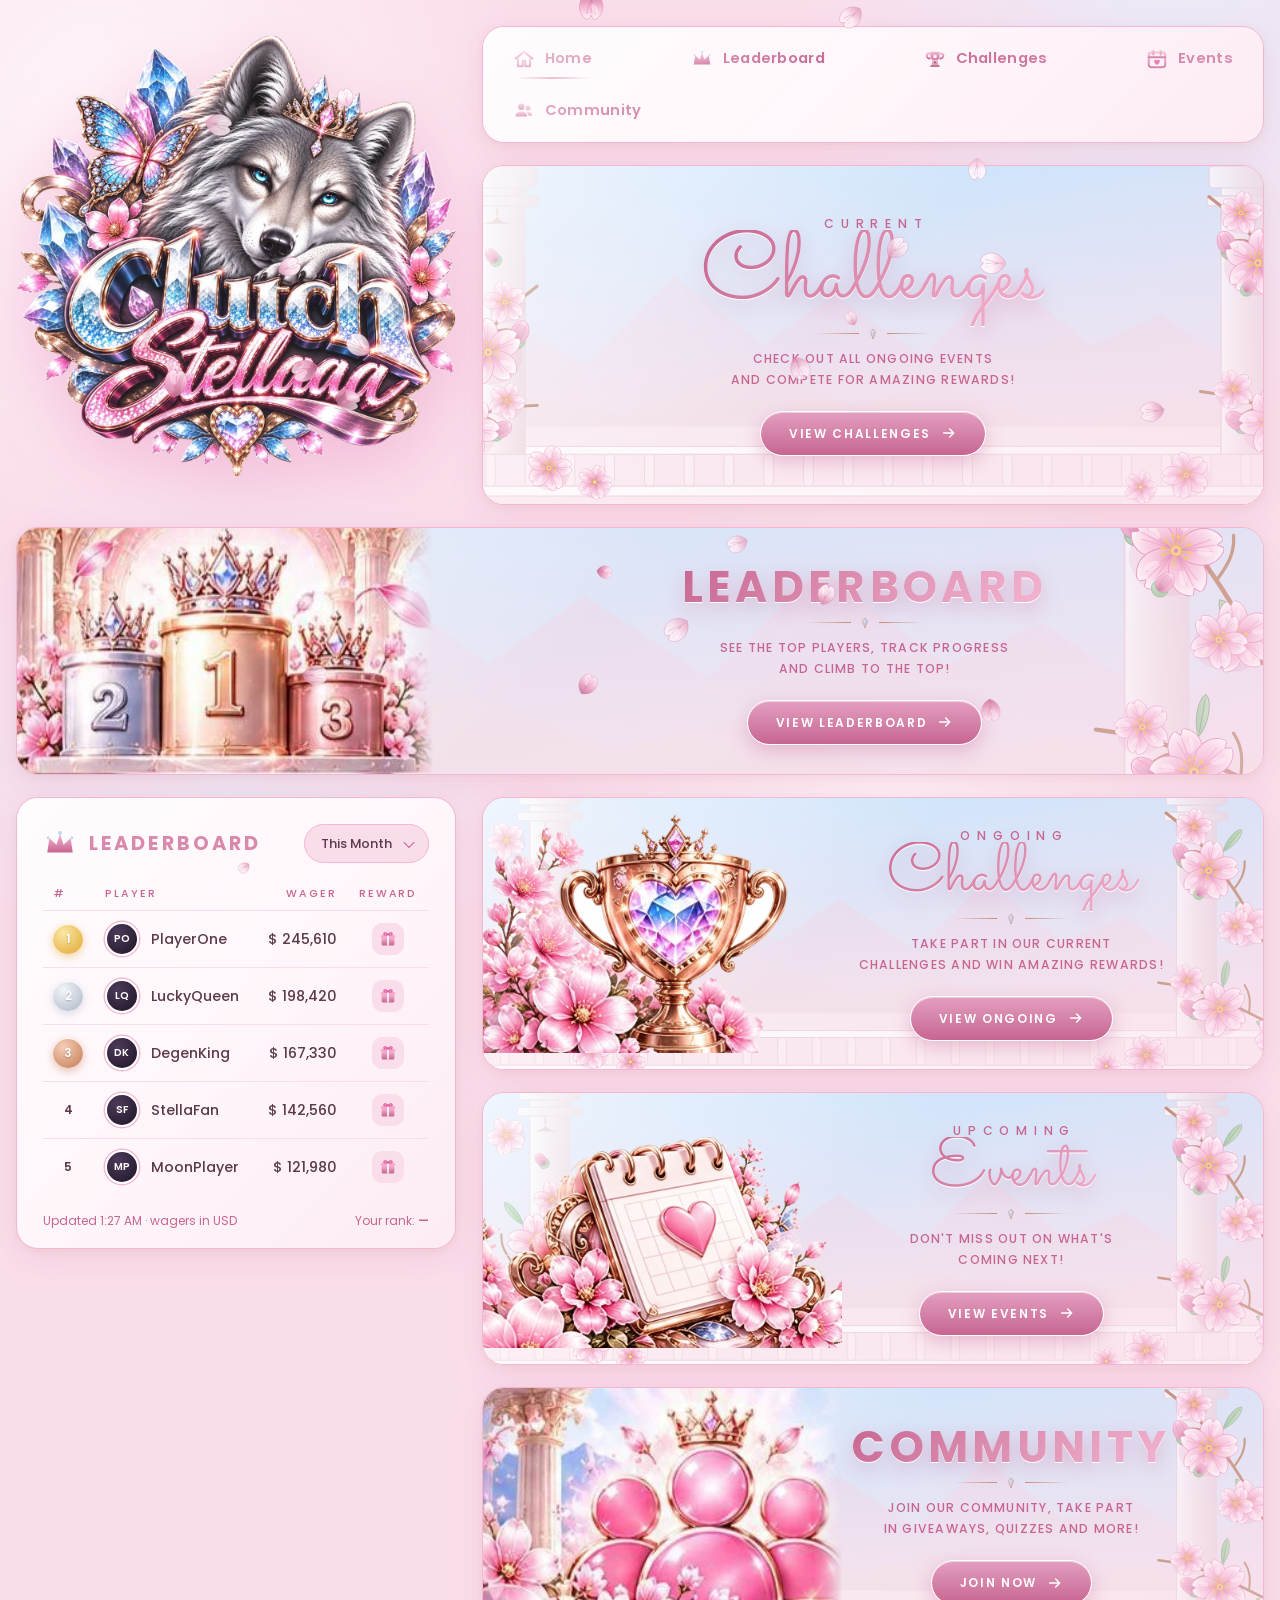
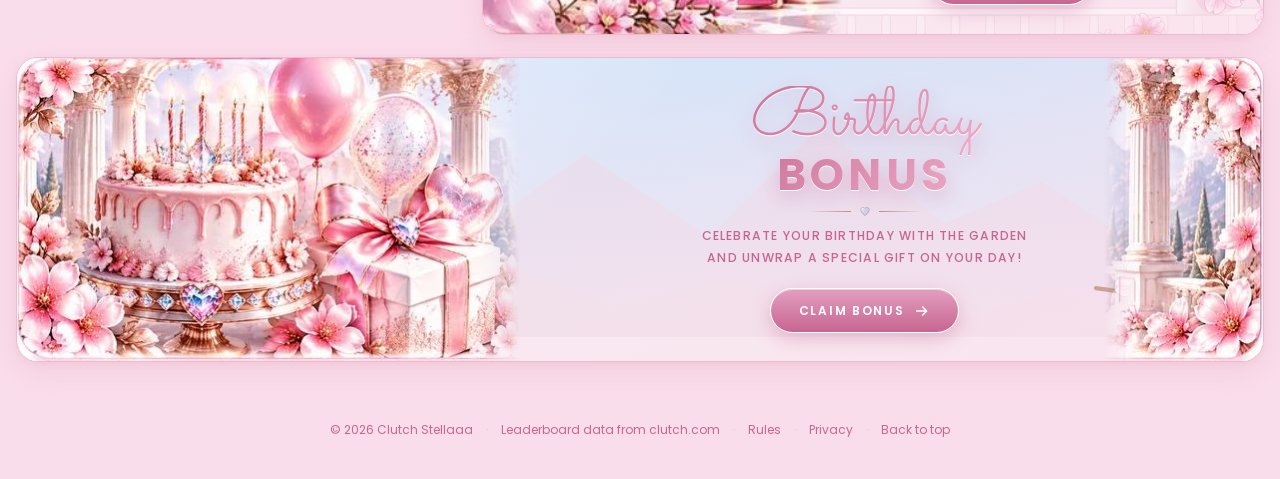
==== projects/stellarose/index.html @ 3a852e1f "Stellarose: show strip artwork in full Drop the right-side fade on cut-out art so the trophy and cal" ====
<!DOCTYPE html>
<html lang="en">
<head>
  <meta charset="utf-8">
  <meta name="viewport" content="width=device-width, initial-scale=1">
  <meta name="description" content="Clutch Stellaaa — the official leaderboard, challenges, events and community hub for Stellarose on clutch.com.">
  <meta name="keywords" content="Clutch Stellaaa, Stellarose, clutch.com, leaderboard, challenges, events, community">
  <meta name="author" content="Swan Moon">
  <title>Clutch Stellaaa</title>
  <link rel="preconnect" href="https://fonts.googleapis.com">
  <link rel="preconnect" href="https://fonts.gstatic.com" crossorigin>
  <!-- Sacramento = script. Century Gothic is a system font; Poppins is loaded as its web fallback. -->
  <link href="https://fonts.googleapis.com/css2?family=Sacramento&family=Poppins:wght@300;400;500;600&display=swap" rel="stylesheet">
  <link rel="icon" href="data:image/svg+xml,%3Csvg xmlns='http://www.w3.org/2000/svg' viewBox='0 0 100 100'%3E%3Ccircle cx='50' cy='50' r='47' fill='%23fff0f6' stroke='%23e8a5c3' stroke-width='3'/%3E%3Cpath d='M22 66l6-30 14 14 8-24 8 24 14-14 6 30z' fill='%23e0569a'/%3E%3Ccircle cx='50' cy='28' r='4' fill='%23b9d6f7'/%3E%3C/svg%3E" type="image/svg+xml">

  <style>
    /* ---------- Clutch Stellaaa tokens: crystal pink, rose gold, icy blue ---------- */
    :root {
      /* palette: soft rose #D989AC (headings), baby pink #F4B6D2 (accents), light blush #FADDEB
         (backgrounds), deep rose #C76591 (small text), almost-white pink #FFF7FB (cards) */
      --bg: #FADDEB;
      --card: #FFF7FB;
      --card-tint: #FADDEB;
      --ink: #5a3a4b;
      --ink-soft: #C76591;
      --pink: #D989AC;
      --pink-deep: #C76591;
      --pink-light: #F4B6D2;
      --blush: #FADDEB;
      --rose-gold: #c98c74;
      --rose-gold-light: #ecc9ba;
      --ice: #bdd8f5;
      --ice-light: #e4f0fd;
      --sky: #cfe6fb;
      --shadow: 0 10px 30px rgba(217, 137, 172, .18), 0 2px 6px rgba(201, 140, 116, .10);
      --shadow-hover: 0 16px 40px rgba(217, 137, 172, .28), 0 3px 8px rgba(201, 140, 116, .14);
      --radius: 22px;
      --font-script: 'Sacramento', cursive;
      --font-caps: 'Century Gothic', 'URW Gothic L', 'Poppins', sans-serif;
      --font-body: 'Century Gothic', 'URW Gothic L', 'Poppins', sans-serif;
      --text-gem: linear-gradient(135deg, #C76591 0%, #D989AC 40%, #E9A3C2 75%, #F4B6D2 100%);
    }

    * { box-sizing: border-box; margin: 0; padding: 0; }
    html { scroll-behavior: smooth; }
    body {
      background: var(--bg);
      background-image:
        radial-gradient(circle at 8% 12%, rgba(255, 247, 251, .9), transparent 30%),
        radial-gradient(circle at 92% 6%, rgba(228, 240, 253, .7), transparent 26%),
        radial-gradient(circle at 70% 90%, rgba(255, 247, 251, .8), transparent 30%),
        radial-gradient(circle at 18% 85%, rgba(228, 240, 253, .5), transparent 24%);
      background-attachment: fixed;
      color: var(--ink);
      font-family: var(--font-body);
      font-weight: 400;
      font-size: 15px;
      line-height: 1.6;
      overflow-x: hidden;
    }
    a { color: var(--pink-deep); text-decoration: none; }
    a:hover { color: var(--pink); }

    .wrap { width: min(1280px, 100% - 32px); margin: 0 auto; }

    /* falling sakura petals — fixed canvas over the page, never blocks clicks */
    #petals { position: fixed; inset: 0; width: 100%; height: 100%; pointer-events: none; z-index: 50; }

    /* ---------- page grid (mirrors the mockup: logo | nav+banner  /  leaderboard | cards) ---------- */
    .page {
      display: grid;
      grid-template-columns: 0.72fr 1.28fr;
      grid-template-areas:
        "logo nav"
        "logo banner"
        "strip strip"
        "board cards"
        "bonus bonus";
      gap: 22px 26px;
      padding: 26px 0 48px;
      align-items: start;
    }
    .area-logo { grid-area: logo; }
    .area-nav { grid-area: nav; }
    .area-banner { grid-area: banner; }
    .area-strip { grid-area: strip; }
    .area-board { grid-area: board; }
    .area-cards { grid-area: cards; }
    .area-bonus { grid-area: bonus; }

    /* ---------- shared card ---------- */
    .card {
      background: var(--card);
      border: 1.5px solid var(--pink-light);
      border-radius: var(--radius);
      box-shadow: var(--shadow);
      position: relative;
      overflow: hidden;
      transition: box-shadow .35s;
    }
    .card:hover { box-shadow: var(--shadow-hover); }
    .card::before { /* soft crystal sheen */
      content: ''; position: absolute; inset: 0; pointer-events: none; z-index: 1;
      background: linear-gradient(135deg, rgba(255,255,255,.65), rgba(255,255,255,0) 45%, rgba(250,221,235,.45));
    }
    .card > * { position: relative; z-index: 2; }

    /* ---------- type helpers ---------- */
    .caps {
      font-family: var(--font-caps); font-weight: 600; text-transform: uppercase; letter-spacing: .14em;
    }
    .gem-text { /* crystal-pink gradient lettering with a white rim, as in the reference art */
      background: var(--text-gem);
      -webkit-background-clip: text; background-clip: text; color: transparent;
      filter: drop-shadow(0 1.5px 0 #fff) drop-shadow(0 6px 10px rgba(199,101,145,.35));
    }
    .ornament { /* small rose-gold divider with a gem: ───◆─── */
      display: flex; align-items: center; justify-content: center; gap: 8px; color: var(--rose-gold);
      margin: 2px 0 8px;
    }
    .ornament::before, .ornament::after { content: ''; width: 44px; height: 1px;
      background: linear-gradient(90deg, transparent, var(--rose-gold)); }
    .ornament::after { background: linear-gradient(90deg, var(--rose-gold), transparent); }
    .ornament svg { width: 12px; height: 12px; }

    /* ---------- pill buttons ---------- */
    .btn {
      display: inline-flex; align-items: center; gap: 10px;
      background: linear-gradient(180deg, #E39FC0, var(--pink-deep));
      color: #fff; font-family: var(--font-caps); font-weight: 600;
      font-size: .8em; letter-spacing: .14em; text-transform: uppercase;
      border: 1.5px solid #fff; border-radius: 999px; padding: 12px 28px;
      box-shadow: 0 6px 18px rgba(199, 101, 145, .35), inset 0 1px 0 rgba(255,255,255,.5);
      cursor: pointer; transition: transform .25s, box-shadow .25s, filter .25s; white-space: nowrap;
    }
    .btn:hover { color: #fff; transform: translateY(-2px); filter: brightness(1.06);
      box-shadow: 0 10px 24px rgba(199, 101, 145, .45), inset 0 1px 0 rgba(255,255,255,.5); }
    .btn svg { width: 16px; height: 16px; }

    /* ---------- hero logo ---------- */
    .hero { display: grid; place-items: center; padding: 10px 0; }
    .logo-wrap { width: 100%; max-width: 520px; aspect-ratio: 1; position: relative; }
    .logo-wrap img { width: 100%; height: 100%; object-fit: contain; display: block;
      filter: drop-shadow(0 18px 30px rgba(224,86,154,.25)); }
    .logo-wrap img.missing { display: none; }
    /* fallback wordmark, shown until assets/logo.webp is added */
    .logo-fallback {
      display: none; position: absolute; inset: 4%; border-radius: 50%;
      background: radial-gradient(circle at 40% 30%, #fff, var(--blush) 55%, var(--ice-light));
      border: 2px solid var(--pink-light); box-shadow: var(--shadow);
      text-align: center; padding: 8%;
      flex-direction: column; align-items: center; justify-content: center;
    }
    .logo-wrap.no-image .logo-fallback { display: flex; }
    .logo-fallback svg.wolf { width: 42%; height: auto; margin-bottom: -4%; }
    .logo-fallback .l1 {
      font-family: var(--font-caps); font-weight: 700; font-size: clamp(2.2em, 6.5vw, 3.8em); letter-spacing: .02em; line-height: 1;
      background: linear-gradient(180deg, #fff 0%, #cfe2fb 45%, #9fc0e8 100%);
      -webkit-background-clip: text; background-clip: text; color: transparent;
      filter: drop-shadow(0 1.5px 0 #fff) drop-shadow(0 5px 8px rgba(159,192,232,.5));
    }
    .logo-fallback .l2 {
      font-family: var(--font-script); font-size: clamp(3.4em, 10vw, 5.8em); line-height: .85; margin-top: -2%;
      background: var(--text-gem);
      -webkit-background-clip: text; background-clip: text; color: transparent;
      filter: drop-shadow(0 1.5px 0 #fff) drop-shadow(0 5px 8px rgba(217,137,172,.45));
    }
    .logo-fallback svg.heart { width: 16%; height: auto; margin-top: 2%; }

    /* ---------- nav ---------- */
    .nav { display: flex; align-items: center; justify-content: space-between; flex-wrap: wrap; padding: 8px 10px; gap: 4px; }
    .nav a {
      display: inline-flex; align-items: center; gap: 10px;
      font-family: var(--font-caps); font-weight: 600; font-size: .98em; letter-spacing: .02em;
      color: var(--pink-deep); padding: 12px 20px; border-radius: 999px; position: relative;
      transition: background .25s;
    }
    .nav a svg { width: 22px; height: 22px; }
    .nav a:hover { background: var(--card-tint); }
    .nav a.current::after {
      content: ''; position: absolute; left: 22px; right: 22px; bottom: 4px; height: 2px;
      background: linear-gradient(90deg, transparent, var(--pink), transparent); border-radius: 2px;
    }
    .menu-toggle {
      display: none; background: #fff; border: 1.5px solid var(--pink-light); border-radius: 999px;
      width: 44px; height: 44px; cursor: pointer; color: var(--pink-deep); font-size: 1.2em;
    }

    /* ---------- banners: CSS-painted terrace scene (sky, mountains, columns, balustrade) ---------- */
    .banner {
      display: grid; align-items: center; padding: 38px 48px;
      background:
        radial-gradient(ellipse at 50% 115%, rgba(255,255,255,.95), rgba(255,255,255,0) 55%),
        radial-gradient(ellipse at 15% 85%, rgba(247,183,210,.75), transparent 40%),
        radial-gradient(ellipse at 88% 80%, rgba(247,183,210,.6), transparent 38%),
        radial-gradient(ellipse at 70% 10%, rgba(255,255,255,.9), transparent 35%),
        linear-gradient(180deg, #d9ecfd 0%, #eef5fe 35%, #fde9f1 70%, #fff6fa 100%);
    }
    .banner .scene { position: absolute; inset: 0; z-index: 0; pointer-events: none; }
    .banner .scene svg { width: 100%; height: 100%; display: block; }
    .banner .banner-copy { text-align: center; max-width: 600px; margin: 0 auto; }
    .banner .eyebrow { font-family: var(--font-caps); font-weight: 500; letter-spacing: .55em; text-transform: uppercase;
      font-size: .82em; color: var(--pink-deep); margin-bottom: -4px; padding-left: .55em; }
    .banner .script { font-family: var(--font-script); font-size: clamp(3.6em, 7.5vw, 6.4em); line-height: 1; }
    .banner .display { font-family: var(--font-caps); font-weight: 700; font-size: clamp(2.2em, 4.6vw, 3.4em);
      letter-spacing: .1em; text-transform: uppercase; line-height: 1.1; padding: 6px 0 4px; }
    .banner p { font-family: var(--font-caps); font-weight: 500; letter-spacing: .1em; text-transform: uppercase;
      font-size: .82em; color: var(--pink-deep); line-height: 1.75; margin-bottom: 20px; }
    .banner.tall { min-height: 340px; }

    /* strip banners: illustration left, copy right */
    .banner.strip { grid-template-columns: 250px 1fr; gap: 24px; padding: 28px 40px 28px 28px; min-height: 230px; }
    .banner.strip .art { height: 190px; display: grid; place-items: center; }
    .banner.strip .art svg { height: 100%; width: auto; max-width: 100%; filter: drop-shadow(0 12px 18px rgba(224,86,154,.25)); overflow: visible; }
    .banner.strip .banner-copy { max-width: 520px; padding-right: 5%; }
    .banner.strip .script { font-size: clamp(3em, 5.4vw, 5.2em); }
    .banner.strip .display { font-size: clamp(1.9em, 3.6vw, 2.9em); }
    /* artwork cut from the example banners (tools/crop_banners.py); the SVG art shows until the file exists */
    .banner.strip .art img { display: none; position: absolute; left: 0; top: 0; height: 100%; width: auto; max-width: 46%;
      object-fit: contain; object-position: left center; z-index: 1; }
    /* crops that still carry their painted background get a thin blend at the cut line only */
    .banner.strip .art img.opaque { object-fit: cover;
      -webkit-mask-image: linear-gradient(to right, #000 92%, transparent); mask-image: linear-gradient(to right, #000 92%, transparent); }
    .banner.strip.has-art { grid-template-columns: 40% 1fr; }
    .banner.strip .art.has-img { position: static; } /* so the photo sizes to the whole banner, not the art box */
    .banner.strip .art.has-img img { display: block; }
    .banner.strip .art.has-img svg { display: none; }
    .banner .edge {
      position: absolute; top: 0; bottom: 0; right: 0; height: 100%; width: auto; max-width: 30%;
      object-fit: cover; z-index: 1; pointer-events: none;
      -webkit-mask-image: linear-gradient(to right, transparent, #000 22%); mask-image: linear-gradient(to right, transparent, #000 22%);
    }
    .banner .edge.left { right: auto; left: 0;
      -webkit-mask-image: linear-gradient(to left, transparent, #000 22%); mask-image: linear-gradient(to left, transparent, #000 22%); }

    /* ---------- leaderboard ---------- */
    .board { padding: 26px 26px 18px; }
    .board-head { display: flex; align-items: center; justify-content: space-between; gap: 14px; margin-bottom: 14px; }
    .board-title { display: flex; align-items: center; gap: 12px; }
    .board-title svg { width: 34px; height: 34px; }
    .board-title h2 { font-family: var(--font-caps); font-weight: 700; letter-spacing: .16em; text-transform: uppercase; font-size: 1.3em; color: var(--pink); }
    .select { position: relative; display: inline-flex; align-items: center; background: var(--card-tint); border: 1.5px solid var(--pink-light); border-radius: 999px; }
    .select select {
      appearance: none; -webkit-appearance: none; background: transparent; border: 0;
      font-family: var(--font-body); font-weight: 500; font-size: .86em; color: var(--ink);
      padding: 9px 36px 9px 16px; cursor: pointer; outline: none;
    }
    .select::after {
      content: ''; position: absolute; right: 15px; top: 50%; width: 7px; height: 7px;
      border-right: 1.5px solid var(--ink-soft); border-bottom: 1.5px solid var(--ink-soft);
      transform: translateY(-70%) rotate(45deg); pointer-events: none;
    }
    table { width: 100%; border-collapse: collapse; }
    thead th { font-family: var(--font-caps); font-weight: 500; font-size: .72em; letter-spacing: .18em; text-transform: uppercase;
      color: var(--ink-soft); text-align: left; padding: 8px 10px; border-bottom: 1.5px solid var(--blush); }
    thead th:nth-child(3), tbody td:nth-child(3) { text-align: right; }
    thead th:nth-child(4), tbody td:nth-child(4) { text-align: center; }
    tbody td { padding: 11px 10px; border-bottom: 1px solid var(--blush); font-size: .95em; vertical-align: middle; }
    tbody tr:last-child td { border-bottom: 0; }
    tbody tr { transition: background .25s; }
    tbody tr:hover { background: var(--card-tint); }
    .rank { display: inline-grid; place-items: center; width: 30px; height: 30px; border-radius: 50%; font-weight: 600; font-size: .82em; color: var(--ink); }
    .rank.gold   { color: #fff; background: radial-gradient(circle at 35% 30%, #fbe7a6, #e0a62e); box-shadow: 0 3px 8px rgba(224,166,46,.45), inset 0 1px 0 #fff; text-shadow: 0 1px 2px rgba(0,0,0,.25); }
    .rank.silver { color: #fff; background: radial-gradient(circle at 35% 30%, #f3f6fa, #aab5c5); box-shadow: 0 3px 8px rgba(170,181,197,.45), inset 0 1px 0 #fff; text-shadow: 0 1px 2px rgba(0,0,0,.2); }
    .rank.bronze { color: #fff; background: radial-gradient(circle at 35% 30%, #f5cdb6, #c47a55); box-shadow: 0 3px 8px rgba(196,122,85,.45), inset 0 1px 0 #fff; text-shadow: 0 1px 2px rgba(0,0,0,.25); }
    .player { display: flex; align-items: center; gap: 12px; }
    .avatar {
      width: 34px; height: 34px; border-radius: 50%; flex: none;
      background: radial-gradient(circle at 35% 30%, #4d3a5a, #1d1526);
      border: 2px solid #fff; box-shadow: 0 0 0 1.5px var(--pink-light);
      display: grid; place-items: center; color: #fff; font-size: .72em; font-weight: 600;
    }
    .player b { font-weight: 500; }
    .wager { font-weight: 500; font-variant-numeric: tabular-nums; }
    .gift { display: inline-grid; place-items: center; width: 32px; height: 32px; border-radius: 10px;
      background: var(--card-tint); border: 1.5px solid var(--blush); cursor: pointer; transition: .25s; }
    .gift:hover { background: var(--blush); transform: translateY(-1px); }
    .gift svg { width: 18px; height: 18px; }
    .board-foot { display: flex; justify-content: space-between; align-items: center; margin-top: 16px; font-size: .8em; color: var(--pink-deep); }
    .board-foot .you b { color: var(--pink-deep); font-weight: 600; }

    .cards { display: grid; gap: 22px; }

    /* ---------- footer ---------- */
    footer { text-align: center; padding: 10px 0 40px; font-size: .8em; color: var(--ink-soft); }
    footer .sep { color: var(--pink-light); margin: 0 10px; }

    /* ---------- responsive ---------- */
    @media (max-width: 1040px) {
      .page { grid-template-columns: 1fr; grid-template-areas: "nav" "logo" "banner" "strip" "board" "cards" "bonus"; }
      .logo-wrap { max-width: 420px; }
      .nav { justify-content: center; }
    }
    @media (max-width: 760px) {
      .banner { padding: 32px 22px; }
      .banner.tall { min-height: 0; }
      .banner.strip { grid-template-columns: 1fr; padding: 24px 22px; }
      .banner.strip .art { height: 130px; }
      .board { padding: 20px 14px 14px; }
      .board-head { flex-wrap: wrap; }
      thead th:nth-child(4), tbody td:nth-child(4) { display: none; }
      .nav { position: relative; justify-content: space-between; }
      .nav .links { display: none; width: 100%; flex-direction: column; }
      .nav .links.open { display: flex; }
      .menu-toggle { display: inline-grid; place-items: center; }
    }
    @media (prefers-reduced-motion: reduce) { #petals { display: none; } }
  </style>
</head>

<body>
  <canvas id="petals" aria-hidden="true"></canvas>

  <!-- ===== inline icon sprite ===== -->
  <svg width="0" height="0" style="position:absolute" aria-hidden="true">
    <defs>
      <linearGradient id="g-pink" x1="0" y1="0" x2="0" y2="1"><stop offset="0" stop-color="#F4B6D2"/><stop offset="1" stop-color="#C76591"/></linearGradient>
      <linearGradient id="g-gold" x1="0" y1="0" x2="0" y2="1"><stop offset="0" stop-color="#fbe7a6"/><stop offset="1" stop-color="#d9a24a"/></linearGradient>
      <linearGradient id="g-rose" x1="0" y1="0" x2="0" y2="1"><stop offset="0" stop-color="#f6ddd0"/><stop offset=".5" stop-color="#d9a08a"/><stop offset="1" stop-color="#b8735a"/></linearGradient>
      <linearGradient id="g-ice" x1="0" y1="0" x2="1" y2="1"><stop offset="0" stop-color="#ffffff"/><stop offset=".45" stop-color="#bdd8f5"/><stop offset="1" stop-color="#f7b7d2"/></linearGradient>
      <linearGradient id="g-orb" x1="0" y1="0" x2="0" y2="1"><stop offset="0" stop-color="#FADDEB"/><stop offset=".55" stop-color="#E39FC0"/><stop offset="1" stop-color="#C76591"/></linearGradient>
      <linearGradient id="g-sky" x1="0" y1="0" x2="0" y2="1"><stop offset="0" stop-color="#cfe4fb"/><stop offset="1" stop-color="#fbe6ef"/></linearGradient>
      <linearGradient id="g-mtn" x1="0" y1="0" x2="0" y2="1"><stop offset="0" stop-color="#e9d9ea"/><stop offset="1" stop-color="#fbe6ef"/></linearGradient>
      <linearGradient id="g-col" x1="0" y1="0" x2="1" y2="0"><stop offset="0" stop-color="#fff"/><stop offset=".5" stop-color="#f6e4ea"/><stop offset="1" stop-color="#ead2da"/></linearGradient>
      <radialGradient id="g-blossom" cx=".4" cy=".35" r=".7"><stop offset="0" stop-color="#fff"/><stop offset=".6" stop-color="#f7b7d2"/><stop offset="1" stop-color="#ec8cbb"/></radialGradient>

      <symbol id="i-home" viewBox="0 0 24 24"><path d="M3 11.5L12 4l9 7.5" fill="none" stroke="url(#g-pink)" stroke-width="2.2" stroke-linecap="round" stroke-linejoin="round"/><path d="M5.5 10v10h5v-6h3v6h5V10" fill="none" stroke="url(#g-pink)" stroke-width="2.2" stroke-linejoin="round"/></symbol>
      <symbol id="i-crown" viewBox="0 0 24 24"><path d="M3 18l1.5-10 5 4.5L12 5l2.5 7.5 5-4.5L21 18z" fill="url(#g-pink)"/><path d="M4 20.5h16" stroke="url(#g-pink)" stroke-width="2.2" stroke-linecap="round"/><circle cx="12" cy="4.3" r="1.4" fill="#bdd8f5"/><circle cx="3.6" cy="7.6" r="1.1" fill="#bdd8f5"/><circle cx="20.4" cy="7.6" r="1.1" fill="#bdd8f5"/></symbol>
      <symbol id="i-trophy" viewBox="0 0 24 24"><path d="M7 4h10v5a5 5 0 01-10 0z" fill="url(#g-pink)"/><path d="M7 6H4.5a2.5 2.5 0 002.5 5M17 6h2.5a2.5 2.5 0 01-2.5 5" fill="none" stroke="url(#g-pink)" stroke-width="2"/><path d="M10 14h4v3h-4zM8 19.5h8" stroke="url(#g-pink)" stroke-width="2.2" stroke-linecap="round"/><path d="M12 6.5l.8 1.7 1.8.2-1.3 1.2.4 1.9-1.7-1-1.7 1 .4-1.9-1.3-1.2 1.8-.2z" fill="#fff"/></symbol>
      <symbol id="i-calendar" viewBox="0 0 24 24"><rect x="3" y="5" width="18" height="16" rx="3" fill="none" stroke="url(#g-pink)" stroke-width="2.2"/><path d="M3 10h18M8 3v4M16 3v4" stroke="url(#g-pink)" stroke-width="2.2" stroke-linecap="round"/><path d="M12 18.5s-3-2-3-3.8a1.5 1.5 0 013-.6 1.5 1.5 0 013 .6c0 1.8-3 3.8-3 3.8z" fill="#e0569a"/></symbol>
      <symbol id="i-users" viewBox="0 0 24 24"><circle cx="9" cy="8.5" r="3.5" fill="url(#g-pink)"/><circle cx="16.5" cy="9.5" r="2.8" fill="url(#g-pink)" opacity=".75"/><path d="M2.5 19c0-3.5 3-5.5 6.5-5.5s6.5 2 6.5 5.5z" fill="url(#g-pink)"/><path d="M15 13.5c3 0 6 1.6 6 4.8h-4.2" fill="url(#g-pink)" opacity=".75"/></symbol>
      <symbol id="i-gift" viewBox="0 0 24 24"><rect x="3.5" y="10" width="17" height="10.5" rx="2" fill="url(#g-pink)"/><rect x="2.5" y="6.5" width="19" height="4" rx="1.5" fill="#f7a6cd"/><path d="M12 6.5v14" stroke="#fff" stroke-width="2"/><path d="M12 6.5c-1.8-3.6-5.5-3.2-5.5-1.2S9.5 6.5 12 6.5zm0 0c1.8-3.6 5.5-3.2 5.5-1.2S14.5 6.5 12 6.5z" fill="none" stroke="#e0569a" stroke-width="1.6"/></symbol>
      <symbol id="i-arrow" viewBox="0 0 24 24"><path d="M4 12h15M13 6l6 6-6 6" fill="none" stroke="currentColor" stroke-width="2.2" stroke-linecap="round" stroke-linejoin="round"/></symbol>
      <symbol id="i-gem" viewBox="0 0 24 24"><path d="M12 2l5 6-5 14L7 8z" fill="url(#g-ice)" stroke="#c98c74" stroke-width="1.2"/></symbol>
      <symbol id="i-heart-gem" viewBox="0 0 24 24"><path d="M12 21s-8.5-5.4-8.5-11.2A4.6 4.6 0 0112 7a4.6 4.6 0 018.5 2.8C20.5 15.6 12 21 12 21z" fill="url(#g-ice)" stroke="#c98c74" stroke-width="1.2"/></symbol>

      <!-- sakura blossom: five notched petals with veins, a stamen ring and a soft highlight -->
      <radialGradient id="g-petal" cx=".5" cy=".9" r=".9"><stop offset="0" stop-color="#D989AC"/><stop offset=".35" stop-color="#F4B6D2"/><stop offset=".75" stop-color="#FADDEB"/><stop offset="1" stop-color="#fff"/></radialGradient>
      <radialGradient id="g-petal-dark" cx=".5" cy=".9" r=".9"><stop offset="0" stop-color="#C76591"/><stop offset=".4" stop-color="#E39FC0"/><stop offset=".8" stop-color="#F4B6D2"/><stop offset="1" stop-color="#FFF7FB"/></radialGradient>
      <radialGradient id="g-center" cx=".5" cy=".5" r=".5"><stop offset="0" stop-color="#fff3c4"/><stop offset=".6" stop-color="#f6d07a"/><stop offset="1" stop-color="#e2a84a"/></radialGradient>
      <linearGradient id="g-leaf" x1="0" y1="0" x2="1" y2="1"><stop offset="0" stop-color="#c9e3c4"/><stop offset="1" stop-color="#8fbf95"/></linearGradient>
      <symbol id="petal" viewBox="-10 -24 20 26">
        <path d="M0 0C-7-3-10-10-9-16c1-5 5-8 7-8l2 3 2-3c2 0 6 3 7 8 1 6-2 13-9 16z" fill="url(#g-petal)" stroke="#e784b5" stroke-width=".5"/>
        <path d="M0-2C-1-8-2-13-3-18M0-2c1-6 2-11 3-16M0-2V-20" fill="none" stroke="#e46aa6" stroke-width=".45" opacity=".55"/>
        <ellipse cx="-3" cy="-14" rx="2" ry="4" fill="#fff" opacity=".45" transform="rotate(-20 -3 -14)"/>
      </symbol>
      <symbol id="blossom" viewBox="-25 -25 50 50">
        <ellipse cx="2" cy="4" rx="21" ry="19" fill="#d94c8e" opacity=".12"/>
        <g>
          <use href="#petal" x="-10" y="-24" width="20" height="26"/>
          <use href="#petal" x="-10" y="-24" width="20" height="26" transform="rotate(72)"/>
          <use href="#petal" x="-10" y="-24" width="20" height="26" transform="rotate(144)"/>
          <use href="#petal" x="-10" y="-24" width="20" height="26" transform="rotate(216)"/>
          <use href="#petal" x="-10" y="-24" width="20" height="26" transform="rotate(288)"/>
        </g>
        <g stroke="#e6b65b" stroke-width=".7" stroke-linecap="round" fill="none">
          <path d="M0 0l0-7M0 0l6-4M0 0l6 3M0 0l-6 3M0 0l-6-4M0 0l3-7M0 0l-3-7M0 0l7 0M0 0l-7 0M0 0l0 7"/>
        </g>
        <g fill="#f3c04e"><circle cx="0" cy="-7" r="1"/><circle cx="6" cy="-4" r="1"/><circle cx="6" cy="3" r="1"/><circle cx="-6" cy="3" r="1"/><circle cx="-6" cy="-4" r="1"/>
          <circle cx="3" cy="-7" r=".9"/><circle cx="-3" cy="-7" r=".9"/><circle cx="7" cy="0" r=".9"/><circle cx="-7" cy="0" r=".9"/><circle cx="0" cy="7" r=".9"/></g>
        <circle r="3" fill="url(#g-center)"/>
        <circle r="1.2" fill="#e05a9c" opacity=".8"/>
      </symbol>
      <!-- darker, half-open variant for depth -->
      <symbol id="blossom2" viewBox="-25 -25 50 50">
        <ellipse cx="2" cy="4" rx="19" ry="17" fill="#c93d84" opacity=".14"/>
        <g transform="scale(.92)">
          <use href="#petal" x="-10" y="-24" width="20" height="26" transform="rotate(20)"/>
          <use href="#petal" x="-10" y="-24" width="20" height="26" transform="rotate(92)"/>
          <use href="#petal" x="-10" y="-24" width="20" height="26" transform="rotate(164)"/>
          <use href="#petal" x="-10" y="-24" width="20" height="26" transform="rotate(236)"/>
          <use href="#petal" x="-10" y="-24" width="20" height="26" transform="rotate(308)"/>
        </g>
        <path d="M0 0l0-6M0 0l5-3M0 0l-5-3M0 0l4 4M0 0l-4 4" stroke="#e6b65b" stroke-width=".7" stroke-linecap="round" fill="none"/>
        <g fill="#f3c04e"><circle cx="0" cy="-6" r="1"/><circle cx="5" cy="-3" r="1"/><circle cx="-5" cy="-3" r="1"/><circle cx="4" cy="4" r="1"/><circle cx="-4" cy="4" r="1"/></g>
        <circle r="2.6" fill="url(#g-center)"/>
      </symbol>
      <!-- closed bud with sepals -->
      <symbol id="bud" viewBox="-8 -14 16 24">
        <path d="M0-12c4 0 6 5 6 9 0 4-3 7-6 7s-6-3-6-7c0-4 2-9 6-9z" fill="url(#g-petal-dark)" stroke="#e784b5" stroke-width=".5"/>
        <path d="M-2-11c-1 4-1 9 0 13M2-11c1 4 1 9 0 13" fill="none" stroke="#e46aa6" stroke-width=".4" opacity=".6"/>
        <path d="M-6 0c-1 4 1 7 6 8 5-1 7-4 6-8-2 3-4 4-6 4s-4-1-6-4z" fill="url(#g-leaf)" stroke="#7fae86" stroke-width=".5"/>
      </symbol>
      <!-- small leaf -->
      <symbol id="leaf" viewBox="-4 -12 8 24">
        <path d="M0-11c4 3 4 15 0 22-4-7-4-19 0-22z" fill="url(#g-leaf)" stroke="#7fae86" stroke-width=".5"/>
        <path d="M0-9v18" stroke="#6f9f78" stroke-width=".4"/>
      </symbol>
      <!-- blossom sprig: three flowers, a bud and leaves on a rose-gold twig -->
      <symbol id="sprig" viewBox="0 0 100 100">
        <path d="M6 92C20 70 40 50 62 30 74 20 84 14 96 8" fill="none" stroke="#b98468" stroke-width="2.2" stroke-linecap="round"/>
        <path d="M34 56c-4-8-6-14-4-22M58 34c8-2 14-2 20 2" fill="none" stroke="#b98468" stroke-width="1.6" stroke-linecap="round"/>
        <use href="#leaf" x="38" y="8" width="8" height="24" transform="rotate(-30 42 20)"/>
        <use href="#leaf" x="20" y="62" width="8" height="24" transform="rotate(40 24 74)"/>
        <use href="#bud" x="70" y="26" width="16" height="24" transform="rotate(35 78 38)"/>
        <use href="#blossom2" x="0" y="62" width="40" height="40"/>
        <use href="#blossom" x="32" y="22" width="48" height="48"/>
        <use href="#blossom" x="58" y="0" width="30" height="30"/>
      </symbol>

      <!-- terrace scene: sky, mountains, columns and balustrade, painted once and reused -->
      <symbol id="scene" viewBox="0 0 900 340" preserveAspectRatio="xMidYMid slice">
        <rect width="900" height="340" fill="url(#g-sky)"/>
        <path d="M0 230l90-70 70 40 90-90 90 70 70-50 90 60 80-80 90 70 70-30 90 60 70-40v170H0z" fill="url(#g-mtn)" opacity=".9"/>
        <path d="M0 270l110-40 90 20 120-50 110 40 90-20 120 40 110-30 100 20 50-10v120H0z" fill="#f3dfe8" opacity=".9"/>
        <rect y="262" width="900" height="78" fill="#fbeaf1"/>
        <g fill="#fff" stroke="#ecd3dc" stroke-width="1.2">
          <rect x="0" y="282" width="900" height="8"/><rect x="0" y="322" width="900" height="10"/>
        </g>
        <g fill="#fdf1f5" stroke="#ecd3dc" stroke-width="1">
          <rect x="20" y="290" width="10" height="32" rx="4"/><rect x="60" y="290" width="10" height="32" rx="4"/><rect x="100" y="290" width="10" height="32" rx="4"/>
          <rect x="140" y="290" width="10" height="32" rx="4"/><rect x="180" y="290" width="10" height="32" rx="4"/><rect x="220" y="290" width="10" height="32" rx="4"/>
          <rect x="260" y="290" width="10" height="32" rx="4"/><rect x="300" y="290" width="10" height="32" rx="4"/><rect x="340" y="290" width="10" height="32" rx="4"/>
          <rect x="380" y="290" width="10" height="32" rx="4"/><rect x="420" y="290" width="10" height="32" rx="4"/><rect x="460" y="290" width="10" height="32" rx="4"/>
          <rect x="500" y="290" width="10" height="32" rx="4"/><rect x="540" y="290" width="10" height="32" rx="4"/><rect x="580" y="290" width="10" height="32" rx="4"/>
          <rect x="620" y="290" width="10" height="32" rx="4"/><rect x="660" y="290" width="10" height="32" rx="4"/><rect x="700" y="290" width="10" height="32" rx="4"/>
          <rect x="740" y="290" width="10" height="32" rx="4"/><rect x="780" y="290" width="10" height="32" rx="4"/><rect x="820" y="290" width="10" height="32" rx="4"/><rect x="860" y="290" width="10" height="32" rx="4"/>
        </g>
        <g fill="url(#g-col)" stroke="#ead2da" stroke-width="1.5">
          <rect x="54" y="0" width="46" height="290"/><rect x="42" y="0" width="70" height="22" rx="4"/><rect x="40" y="30" width="74" height="10" rx="3"/>
          <rect x="800" y="0" width="46" height="290"/><rect x="788" y="0" width="70" height="22" rx="4"/><rect x="786" y="30" width="74" height="10" rx="3"/>
        </g>
        <g fill="#c98c74" opacity=".5"><path d="M72 40q5 16-14 18h28q-19-2-14-18zM818 40q5 16-14 18h28q-19-2-14-18z"/></g>
        <rect width="900" height="340" fill="url(#g-sky)" opacity=".25"/>
        <!-- blossom sprigs and clusters on the corners -->
        <g>
          <use href="#sprig" x="-20" y="120" width="150" height="150" transform="rotate(-10 55 195)"/>
          <use href="#sprig" x="-30" y="200" width="130" height="130" transform="rotate(25 35 265)"/>
          <use href="#blossom" x="100" y="280" width="48" height="48" transform="rotate(15 124 304)"/>
          <use href="#blossom2" x="150" y="298" width="40" height="40"/>
          <use href="#blossom" x="4" y="40" width="46" height="46" transform="rotate(-25 27 63)"/>
          <use href="#bud" x="60" y="80" width="16" height="24" transform="rotate(-40 68 92)"/>
          <use href="#sprig" x="770" y="30" width="150" height="150" transform="matrix(-1 0 0 1 1690 0) rotate(-10 845 105)"/>
          <use href="#sprig" x="790" y="190" width="140" height="140" transform="matrix(-1 0 0 1 1720 0) rotate(20 860 260)"/>
          <use href="#blossom" x="740" y="286" width="50" height="50" transform="rotate(-20 765 311)"/>
          <use href="#blossom2" x="700" y="304" width="38" height="38"/>
          <use href="#blossom" x="846" y="140" width="44" height="44" transform="rotate(30 868 162)"/>
          <use href="#bud" x="820" y="110" width="16" height="24" transform="rotate(40 828 122)"/>
        </g>
      </symbol>

      <!-- art: gem trophy (ongoing challenges) -->
      <symbol id="art-trophy" viewBox="0 0 140 140">
        <ellipse cx="70" cy="126" rx="42" ry="8" fill="#f7b7d2" opacity=".55"/>
        <path d="M34 18h72v30a36 36 0 01-72 0z" fill="url(#g-rose)"/>
        <path d="M34 28H22a12 12 0 0014 18M106 28h12a12 12 0 01-14 18" fill="none" stroke="url(#g-rose)" stroke-width="6" stroke-linecap="round"/>
        <rect x="60" y="82" width="20" height="14" fill="url(#g-rose)"/>
        <rect x="42" y="96" width="56" height="18" rx="5" fill="url(#g-rose)"/>
        <rect x="36" y="112" width="68" height="10" rx="4" fill="url(#g-rose)"/>
        <path d="M70 70s-20-12-20-26a11 11 0 0120-6 11 11 0 0120 6c0 14-20 26-20 26z" fill="url(#g-ice)" stroke="#fff" stroke-width="2"/>
        <path d="M58 40l12 6 12-6M64 56l6 10 6-10" fill="none" stroke="#fff" stroke-width="1.2" opacity=".8"/>
        <g fill="#f7b7d2"><circle cx="52" cy="14" r="3"/><circle cx="88" cy="14" r="3"/></g><path d="M70 4l3 7h7l-5.5 4 2 7-6.5-4.5L63.5 22l2-7L60 11h7z" fill="#bdd8f5"/>
        <use href="#blossom" x="0" y="76" width="46" height="46" transform="rotate(-15 23 99)"/><use href="#blossom2" x="98" y="92" width="38" height="38"/><use href="#bud" x="112" y="40" width="16" height="24" transform="rotate(30 120 52)"/><use href="#leaf" x="22" y="112" width="8" height="24" transform="rotate(60 26 124)"/>
      </symbol>
      <!-- art: blossom calendar (upcoming events) -->
      <symbol id="art-calendar" viewBox="0 0 140 140">
        <ellipse cx="70" cy="126" rx="42" ry="8" fill="#f7b7d2" opacity=".55"/>
        <rect x="26" y="30" width="88" height="86" rx="12" fill="#fff" stroke="#f7b7d2" stroke-width="3"/>
        <path d="M26 50h88" stroke="#f7b7d2" stroke-width="3"/>
        <path d="M26 42a12 12 0 0112-12h64a12 12 0 0112 12v8H26z" fill="url(#g-pink)"/>
        <g stroke="url(#g-rose)" stroke-width="5" stroke-linecap="round"><path d="M44 22v14M70 22v14M96 22v14"/></g>
        <g stroke="#fde3ee" stroke-width="1.5"><path d="M38 66h64M38 82h64M38 98h64M54 54v56M86 54v56"/></g>
        <path d="M70 100s-18-11-18-24a9.5 9.5 0 0118-5 9.5 9.5 0 0118 5c0 13-18 24-18 24z" fill="url(#g-orb)" stroke="#fff" stroke-width="2"/>
        <use href="#blossom" x="-2" y="82" width="44" height="44" transform="rotate(20 20 104)"/><use href="#blossom2" x="102" y="96" width="36" height="36"/><use href="#bud" x="112" y="10" width="16" height="24" transform="rotate(-30 120 22)"/><use href="#leaf" x="118" y="30" width="8" height="24" transform="rotate(50 122 42)"/>
      </symbol>
      <!-- art: crowned community orbs -->
      <symbol id="art-community" viewBox="0 0 140 140">
        <ellipse cx="70" cy="126" rx="42" ry="8" fill="#f7b7d2" opacity=".55"/>
        <path d="M38 118c0-22 14-34 32-34s32 12 32 34z" fill="url(#g-orb)" stroke="#fff" stroke-width="2"/>
        <circle cx="70" cy="62" r="22" fill="url(#g-orb)" stroke="#fff" stroke-width="2"/>
        <path d="M14 122c0-16 10-26 24-26 6 0 10 2 13 5-7 6-10 14-10 21z" fill="url(#g-orb)" opacity=".85" stroke="#fff" stroke-width="2"/>
        <circle cx="38" cy="78" r="15" fill="url(#g-orb)" opacity=".85" stroke="#fff" stroke-width="2"/>
        <path d="M126 122c0-16-10-26-24-26-6 0-10 2-13 5 7 6 10 14 10 21z" fill="url(#g-orb)" opacity=".85" stroke="#fff" stroke-width="2"/>
        <circle cx="102" cy="78" r="15" fill="url(#g-orb)" opacity=".85" stroke="#fff" stroke-width="2"/>
        <path d="M52 40l4-18 9 9 5-15 5 15 9-9 4 18z" fill="url(#g-rose)" stroke="#fff" stroke-width="1"/>
        <circle cx="70" cy="16" r="3" fill="#bdd8f5"/>
        <g fill="#fff" opacity=".6"><ellipse cx="62" cy="54" rx="5" ry="7" transform="rotate(-30 62 54)"/></g>
        <use href="#blossom" x="-2" y="90" width="38" height="38" transform="rotate(-10 17 109)"/><use href="#blossom2" x="106" y="98" width="32" height="32"/><use href="#bud" x="4" y="76" width="14" height="21" transform="rotate(-35 11 86)"/>
      </symbol>
      <!-- art: podium (leaderboard strip) -->
      <symbol id="art-podium" viewBox="0 0 200 140">
        <ellipse cx="100" cy="128" rx="80" ry="8" fill="#f7b7d2" opacity=".55"/>
        <rect x="18" y="66" width="52" height="60" rx="6" fill="#dfe5ee"/><rect x="18" y="66" width="52" height="10" rx="5" fill="#eef2f7"/>
        <rect x="74" y="40" width="52" height="86" rx="6" fill="#ecc9ba"/><rect x="74" y="40" width="52" height="10" rx="5" fill="#f6ddd0"/>
        <rect x="130" y="82" width="52" height="44" rx="6" fill="#d9a08a"/><rect x="130" y="82" width="52" height="10" rx="5" fill="#ecc9ba"/>
        <g font-family="Century Gothic, URW Gothic L, Poppins, sans-serif" font-weight="700" font-size="30" fill="#fff" text-anchor="middle">
          <text x="44" y="110">2</text><text x="100" y="98">1</text><text x="156" y="118">3</text>
        </g>
        <g fill="url(#g-rose)" stroke="#fff" stroke-width="1">
          <path d="M30 62l3-14 7 7 4-11 4 11 7-7 3 14z"/><path d="M80 34l4-20 9 9 7-16 7 16 9-9 4 20z"/><path d="M142 78l3-14 7 7 4-11 4 11 7-7 3 14z"/>
        </g>
        <g fill="#bdd8f5"><circle cx="44" cy="46" r="2.5"/><circle cx="100" cy="12" r="3.5"/><circle cx="156" cy="62" r="2.5"/></g>
        <use href="#blossom" x="-2" y="94" width="34" height="34" transform="rotate(15 15 111)"/><use href="#blossom2" x="170" y="98" width="30" height="30"/><use href="#leaf" x="20" y="84" width="8" height="24" transform="rotate(-50 24 96)"/>
      </symbol>
      <!-- fallback logo mark: tiara wolf -->
      <symbol id="art-wolf" viewBox="0 0 120 100">
        <path d="M30 40l10-24 14 14h12l14-14 10 24-6 30c-6 12-22 18-24 18s-18-6-24-18z" fill="url(#g-ice)" stroke="#c98c74" stroke-width="2" stroke-linejoin="round"/>
        <path d="M48 56l-6-4 4-4zM72 56l6-4-4-4z" fill="#8fb6e6"/>
        <ellipse cx="60" cy="70" rx="5" ry="3.5" fill="#5a3a4b"/>
        <path d="M46 14l14-10 14 10-5 6h-18z" fill="url(#g-rose)"/>
        <circle cx="60" cy="9" r="3" fill="#f7b7d2"/><circle cx="52" cy="12" r="2" fill="#bdd8f5"/><circle cx="68" cy="12" r="2" fill="#bdd8f5"/>
      </symbol>
    </defs>
  </svg>

  <main class="wrap page" id="top">

    <!-- ===== hero: the Clutch Stellaaa logo ===== -->
    <section class="area-logo hero" aria-label="Clutch Stellaaa">
      <div class="logo-wrap" id="logo">
        <!-- the wolf artwork goes at assets/logo.webp (tools/crop_banners.py makes its background transparent); a typographic wordmark renders until then -->
        <img src="assets/logo.webp" alt="Clutch Stellaaa — crystal wolf with tiara, butterfly and blossoms"
             onerror="this.classList.add('missing'); this.parentNode.classList.add('no-image');">
        <div class="logo-fallback" aria-hidden="true">
          <svg class="wolf"><use href="#art-wolf"/></svg>
          <div class="l1">Clutch</div>
          <div class="l2">Stellaaa</div>
          <svg class="heart"><use href="#i-heart-gem"/></svg>
        </div>
      </div>
    </section>

    <!-- ===== nav ===== -->
    <nav class="area-nav card nav" aria-label="Main">
      <button class="menu-toggle" id="menu" aria-label="Toggle menu" aria-expanded="false">&#9776;</button>
      <div class="links" id="links" style="display:contents">
        <a href="#top" class="current"><svg><use href="#i-home"/></svg>Home</a>
        <a href="#leaderboard"><svg><use href="#i-crown"/></svg>Leaderboard</a>
        <a href="#challenges"><svg><use href="#i-trophy"/></svg>Challenges</a>
        <a href="#events"><svg><use href="#i-calendar"/></svg>Events</a>
        <a href="#community"><svg><use href="#i-users"/></svg>Community</a>
      </div>
    </nav>

    <!-- ===== current challenges banner ===== -->
    <section class="area-banner card banner tall" id="challenges">
      <div class="scene"><svg><use href="#scene"/></svg></div>
      <img class="edge left" src="assets/current-left.webp" alt="" onerror="this.remove()">
      <img class="edge" src="assets/current-right.webp" alt="" onerror="this.remove()">
      <div class="banner-copy">
        <div class="eyebrow">Current</div>
        <div class="script gem-text">Challenges</div>
        <div class="ornament"><svg><use href="#i-gem"/></svg></div>
        <p>Check out all ongoing events<br>and compete for amazing rewards!</p>
        <a class="btn" href="#">View Challenges <svg><use href="#i-arrow"/></svg></a>
      </div>
    </section>

    <!-- ===== leaderboard banner strip ===== -->
    <section class="area-strip card banner strip">
      <div class="scene"><svg><use href="#scene"/></svg></div>
      <img class="edge" src="assets/leaderboard-edge.webp" alt="" onerror="this.remove()">
      <div class="art"><img class="opaque" src="assets/leaderboard-art.webp" alt="" onload="this.parentNode.classList.add('has-img'); this.closest('.banner').classList.add('has-art')" onerror="this.remove()"><svg><use href="#art-podium"/></svg></div>
      <div class="banner-copy">
        <div class="display gem-text">Leaderboard</div>
        <div class="ornament"><svg><use href="#i-gem"/></svg></div>
        <p>See the top players, track progress<br>and climb to the top!</p>
        <a class="btn" href="#leaderboard">View Leaderboard <svg><use href="#i-arrow"/></svg></a>
      </div>
    </section>

    <!-- ===== leaderboard ===== -->
    <section class="area-board card board" id="leaderboard">
      <div class="board-head">
        <div class="board-title">
          <svg><use href="#i-crown"/></svg>
          <h2>Leaderboard</h2>
        </div>
        <label class="select">
          <select id="period" aria-label="Leaderboard period">
            <option value="month" selected>This Month</option>
            <option value="week">This Week</option>
            <option value="all">All Time</option>
          </select>
        </label>
      </div>
      <table>
        <thead><tr><th>#</th><th>Player</th><th>Wager</th><th>Reward</th></tr></thead>
        <tbody id="rows"></tbody>
      </table>
      <div class="board-foot">
        <span>Updated <span id="updated">just now</span> &middot; wagers in USD</span>
        <span class="you">Your rank: <b id="you">&mdash;</b></span>
      </div>
    </section>

    <!-- ===== feature banners ===== -->
    <section class="area-cards cards">
      <article class="card banner strip" id="ongoing">
        <div class="scene"><svg><use href="#scene"/></svg></div>
        <img class="edge" src="assets/ongoing-edge.webp" alt="" onerror="this.remove()">
        <div class="art"><img src="assets/ongoing-art.webp" alt="" onload="this.parentNode.classList.add('has-img'); this.closest('.banner').classList.add('has-art')" onerror="this.remove()"><svg><use href="#art-trophy"/></svg></div>
        <div class="banner-copy">
          <div class="eyebrow">Ongoing</div>
          <div class="script gem-text">Challenges</div>
          <div class="ornament"><svg><use href="#i-gem"/></svg></div>
          <p>Take part in our current<br>challenges and win amazing rewards!</p>
          <a class="btn" href="#challenges">View Ongoing <svg><use href="#i-arrow"/></svg></a>
        </div>
      </article>

      <article class="card banner strip" id="events">
        <div class="scene"><svg><use href="#scene"/></svg></div>
        <img class="edge" src="assets/events-edge.webp" alt="" onerror="this.remove()">
        <div class="art"><img src="assets/events-art.webp" alt="" onload="this.parentNode.classList.add('has-img'); this.closest('.banner').classList.add('has-art')" onerror="this.remove()"><svg><use href="#art-calendar"/></svg></div>
        <div class="banner-copy">
          <div class="eyebrow">Upcoming</div>
          <div class="script gem-text">Events</div>
          <div class="ornament"><svg><use href="#i-gem"/></svg></div>
          <p>Don't miss out on what's<br>coming next!</p>
          <a class="btn" href="#">View Events <svg><use href="#i-arrow"/></svg></a>
        </div>
      </article>

      <article class="card banner strip" id="community">
        <div class="scene"><svg><use href="#scene"/></svg></div>
        <img class="edge" src="assets/community-edge.webp" alt="" onerror="this.remove()">
        <div class="art"><img class="opaque" src="assets/community-art.webp" alt="" onload="this.parentNode.classList.add('has-img'); this.closest('.banner').classList.add('has-art')" onerror="this.remove()"><svg><use href="#art-community"/></svg></div>
        <div class="banner-copy">
          <div class="display gem-text">Community</div>
          <div class="ornament"><svg><use href="#i-gem"/></svg></div>
          <p>Join our community, take part<br>in giveaways, quizzes and more!</p>
          <a class="btn" href="#">Join Now <svg><use href="#i-arrow"/></svg></a>
        </div>
      </article>
    </section>

    <!-- ===== birthday bonus strip (artwork cut from the client's banner) ===== -->
    <section class="area-bonus card banner strip" id="birthday">
      <div class="scene"><svg><use href="#scene"/></svg></div>
      <img class="edge" src="assets/birthday-edge.webp" alt="" onerror="this.remove()">
      <div class="art"><img class="opaque" src="assets/birthday-art.webp" alt="Birthday cake, balloons and a gift with a heart gem" onload="this.parentNode.classList.add('has-img'); this.closest('.banner').classList.add('has-art')" onerror="this.remove()"><svg><use href="#art-trophy"/></svg></div>
      <div class="banner-copy">
        <div class="script gem-text">Birthday</div>
        <div class="display gem-text" style="margin-top:-10px">Bonus</div>
        <div class="ornament"><svg><use href="#i-heart-gem"/></svg></div>
        <p>Celebrate your birthday with the garden<br>and unwrap a special gift on your day!</p>
        <a class="btn" href="#">Claim Bonus <svg><use href="#i-arrow"/></svg></a>
      </div>
    </section>
  </main>

  <footer class="wrap">
    &copy; <span id="year"></span> Clutch Stellaaa
    <span class="sep">&middot;</span> Leaderboard data from <a href="https://clutch.com" target="_blank" rel="noopener">clutch.com</a>
    <span class="sep">&middot;</span> <a href="#">Rules</a>
    <span class="sep">&middot;</span> <a href="#">Privacy</a>
    <span class="sep">&middot;</span> <a href="#top">Back to top</a>
  </footer>

  <script>
    // ---- Sample leaderboard data. Replace with a fetch() to the clutch.com leaderboard feed. ----
    var DATA = {
      month: [
        { player: 'PlayerOne',  wager: 245610 },
        { player: 'LuckyQueen', wager: 198420 },
        { player: 'DegenKing',  wager: 167330 },
        { player: 'StellaFan',  wager: 142560 },
        { player: 'MoonPlayer', wager: 121980 }
      ],
      week: [
        { player: 'LuckyQueen', wager: 58210 },
        { player: 'PlayerOne',  wager: 54980 },
        { player: 'MoonPlayer', wager: 41120 },
        { player: 'DegenKing',  wager: 39760 },
        { player: 'StellaFan',  wager: 30450 }
      ],
      all: [
        { player: 'PlayerOne',  wager: 1984320 },
        { player: 'DegenKing',  wager: 1522870 },
        { player: 'LuckyQueen', wager: 1398110 },
        { player: 'MoonPlayer', wager: 955400 },
        { player: 'StellaFan',  wager: 871260 }
      ]
    };
    var MEDALS = ['gold', 'silver', 'bronze'];

    function initials(name) { return name.replace(/[^A-Z]/g, '').slice(0, 2) || name.slice(0, 2).toUpperCase(); }
    function money(n) { return '$ ' + n.toLocaleString('en-US'); }

    function render(period) {
      var rows = DATA[period] || [];
      var html = '';
      rows.forEach(function (r, i) {
        var medal = MEDALS[i] ? ' ' + MEDALS[i] : '';
        html += '<tr>' +
          '<td><span class="rank' + medal + '">' + (i + 1) + '</span></td>' +
          '<td><div class="player"><span class="avatar">' + initials(r.player) + '</span><b>' + r.player + '</b></div></td>' +
          '<td class="wager">' + money(r.wager) + '</td>' +
          '<td><span class="gift" title="Reward" role="img" aria-label="Reward"><svg><use href="#i-gift"/></svg></span></td>' +
        '</tr>';
      });
      document.getElementById('rows').innerHTML = html;
      document.getElementById('updated').textContent = new Date().toLocaleTimeString([], { hour: 'numeric', minute: '2-digit' });
    }

    var periodEl = document.getElementById('period');
    periodEl.addEventListener('change', function () { render(this.value); });
    render(periodEl.value);

    // ---- Mobile nav ----
    var menu = document.getElementById('menu');
    var links = document.getElementById('links');
    function syncMenu() { links.style.display = window.innerWidth <= 760 ? '' : 'contents'; }
    window.addEventListener('resize', syncMenu); syncMenu();
    menu.addEventListener('click', function () {
      var open = links.classList.toggle('open');
      menu.setAttribute('aria-expanded', open);
    });
    links.addEventListener('click', function (e) {
      var a = e.target.closest('a');
      if (!a) return;
      links.classList.remove('open'); menu.setAttribute('aria-expanded', false);
      var all = links.querySelectorAll('a');
      for (var i = 0; i < all.length; i++) all[i].classList.remove('current');
      a.classList.add('current');
    });

    document.getElementById('year').textContent = new Date().getFullYear();

    // ---- Falling sakura petals: drift down like slow snow, swirl away from the cursor, burst on click ----
    (function () {
      var canvas = document.getElementById('petals');
      if (!canvas || !canvas.getContext) return;
      if (window.matchMedia && window.matchMedia('(prefers-reduced-motion: reduce)').matches) return;
      var ctx = canvas.getContext('2d');
      var W, H, dpr, petals = [];
      var mouse = { x: -9999, y: -9999, vx: 0, vy: 0, lastX: 0, lastY: 0 };
      var COLORS = [['#FADDEB', '#D989AC'], ['#FFF7FB', '#F4B6D2'], ['#F4B6D2', '#C76591'], ['#FBE4EF', '#E39FC0']];

      function resize() {
        dpr = Math.min(window.devicePixelRatio || 1, 2);
        W = window.innerWidth; H = window.innerHeight;
        canvas.width = W * dpr; canvas.height = H * dpr;
        ctx.setTransform(dpr, 0, 0, dpr, 0, 0);
        var target = Math.round(Math.min(90, Math.max(28, (W * H) / 22000)));
        while (petals.length < target) petals.push(makePetal(true));
        petals.length = Math.min(petals.length, target);
      }

      function makePetal(anywhere, x, y, burst) {
        var size = 6 + Math.random() * 9;
        var c = COLORS[Math.floor(Math.random() * COLORS.length)];
        return {
          x: x != null ? x : Math.random() * W,
          y: y != null ? y : (anywhere ? Math.random() * H : -20),
          size: size,
          vx: burst ? (Math.random() - .5) * 6 : 0,
          vy: burst ? (Math.random() - .8) * 5 : 0,
          fall: .25 + (size / 15) * .55,          // bigger petals fall a touch faster
          sway: 1.2 + Math.random() * 1.6,        // side-to-side amplitude
          phase: Math.random() * Math.PI * 2,
          freq: .006 + Math.random() * .008,
          rot: Math.random() * Math.PI * 2,
          spin: (Math.random() - .5) * .03,
          c1: c[0], c2: c[1],
          alpha: .75 + Math.random() * .25
        };
      }

      function drawPetal(p) {
        var r = p.size;
        ctx.save();
        ctx.translate(p.x, p.y);
        ctx.rotate(p.rot);
        ctx.globalAlpha = p.alpha;
        var g = ctx.createLinearGradient(0, r, 0, -r);   // darker at the base, pale at the tip
        g.addColorStop(0, p.c2); g.addColorStop(.55, p.c1); g.addColorStop(1, '#fff6fa');
        ctx.fillStyle = g;
        ctx.strokeStyle = 'rgba(217,137,172,.6)'; ctx.lineWidth = Math.max(.5, r * .06);
        ctx.beginPath();                                  // sakura petal: rounded base, notched tip
        ctx.moveTo(0, r);
        ctx.bezierCurveTo(r * .95, r * .6, r * 1.05, -r * .5, r * .35, -r * .95);
        ctx.quadraticCurveTo(r * .15, -r * 1.05, 0, -r * .7);
        ctx.quadraticCurveTo(-r * .15, -r * 1.05, -r * .35, -r * .95);
        ctx.bezierCurveTo(-r * 1.05, -r * .5, -r * .95, r * .6, 0, r);
        ctx.fill(); ctx.stroke();
        ctx.strokeStyle = 'rgba(199,101,145,.45)'; ctx.lineWidth = Math.max(.4, r * .05);
        ctx.beginPath(); ctx.moveTo(0, r * .8); ctx.lineTo(0, -r * .55);          // centre vein
        ctx.moveTo(0, r * .4); ctx.quadraticCurveTo(r * .25, -r * .1, r * .3, -r * .6);
        ctx.moveTo(0, r * .4); ctx.quadraticCurveTo(-r * .25, -r * .1, -r * .3, -r * .6);
        ctx.stroke();
        ctx.fillStyle = 'rgba(255,255,255,.4)';
        ctx.beginPath(); ctx.ellipse(-r * .25, -r * .25, r * .18, r * .4, -.5, 0, Math.PI * 2); ctx.fill();
        ctx.restore();
      }

      var t = 0;
      function frame() {
        t++;
        ctx.clearRect(0, 0, W, H);
        for (var i = 0; i < petals.length; i++) {
          var p = petals[i];
          // gentle drift: slow fall plus a sine sway, like snow
          var sway = Math.sin(t * p.freq + p.phase) * p.sway * .35;
          // cursor interaction: petals within 140px are nudged away in the direction the pointer is moving
          var dx = p.x - mouse.x, dy = p.y - mouse.y, d2 = dx * dx + dy * dy;
          if (d2 < 140 * 140) {
            var d = Math.sqrt(d2) || 1, f = (1 - d / 140) * .9;
            p.vx += (dx / d) * f + mouse.vx * .06 * f;
            p.vy += (dy / d) * f * .5 + mouse.vy * .06 * f;
            p.spin += (Math.random() - .5) * .02 * f;
          }
          p.vx *= .94; p.vy *= .94;                 // damping so pushes settle back into the drift
          p.x += sway + p.vx;
          p.y += p.fall + p.vy;
          p.rot += p.spin + sway * .02;
          if (p.y > H + 20 || p.x < -40 || p.x > W + 40) { petals[i] = makePetal(false); }
          drawPetal(p);
        }
        mouse.vx *= .8; mouse.vy *= .8;
        requestAnimationFrame(frame);
      }

      function pointerMove(x, y) {
        mouse.vx = x - mouse.lastX; mouse.vy = y - mouse.lastY;
        mouse.lastX = x; mouse.lastY = y; mouse.x = x; mouse.y = y;
      }
      window.addEventListener('mousemove', function (e) { pointerMove(e.clientX, e.clientY); }, { passive: true });
      window.addEventListener('touchmove', function (e) { var t0 = e.touches[0]; pointerMove(t0.clientX, t0.clientY); }, { passive: true });
      window.addEventListener('mouseleave', function () { mouse.x = -9999; mouse.y = -9999; });
      window.addEventListener('click', function (e) {   // a little burst of petals wherever the page is clicked
        if (e.target.closest('a, button, select, label')) return;
        for (var i = 0; i < 10; i++) petals.push(makePetal(false, e.clientX, e.clientY, true));
      });
      window.addEventListener('resize', resize);
      resize();
      requestAnimationFrame(frame);
    })();
  </script>
</body>
</html>
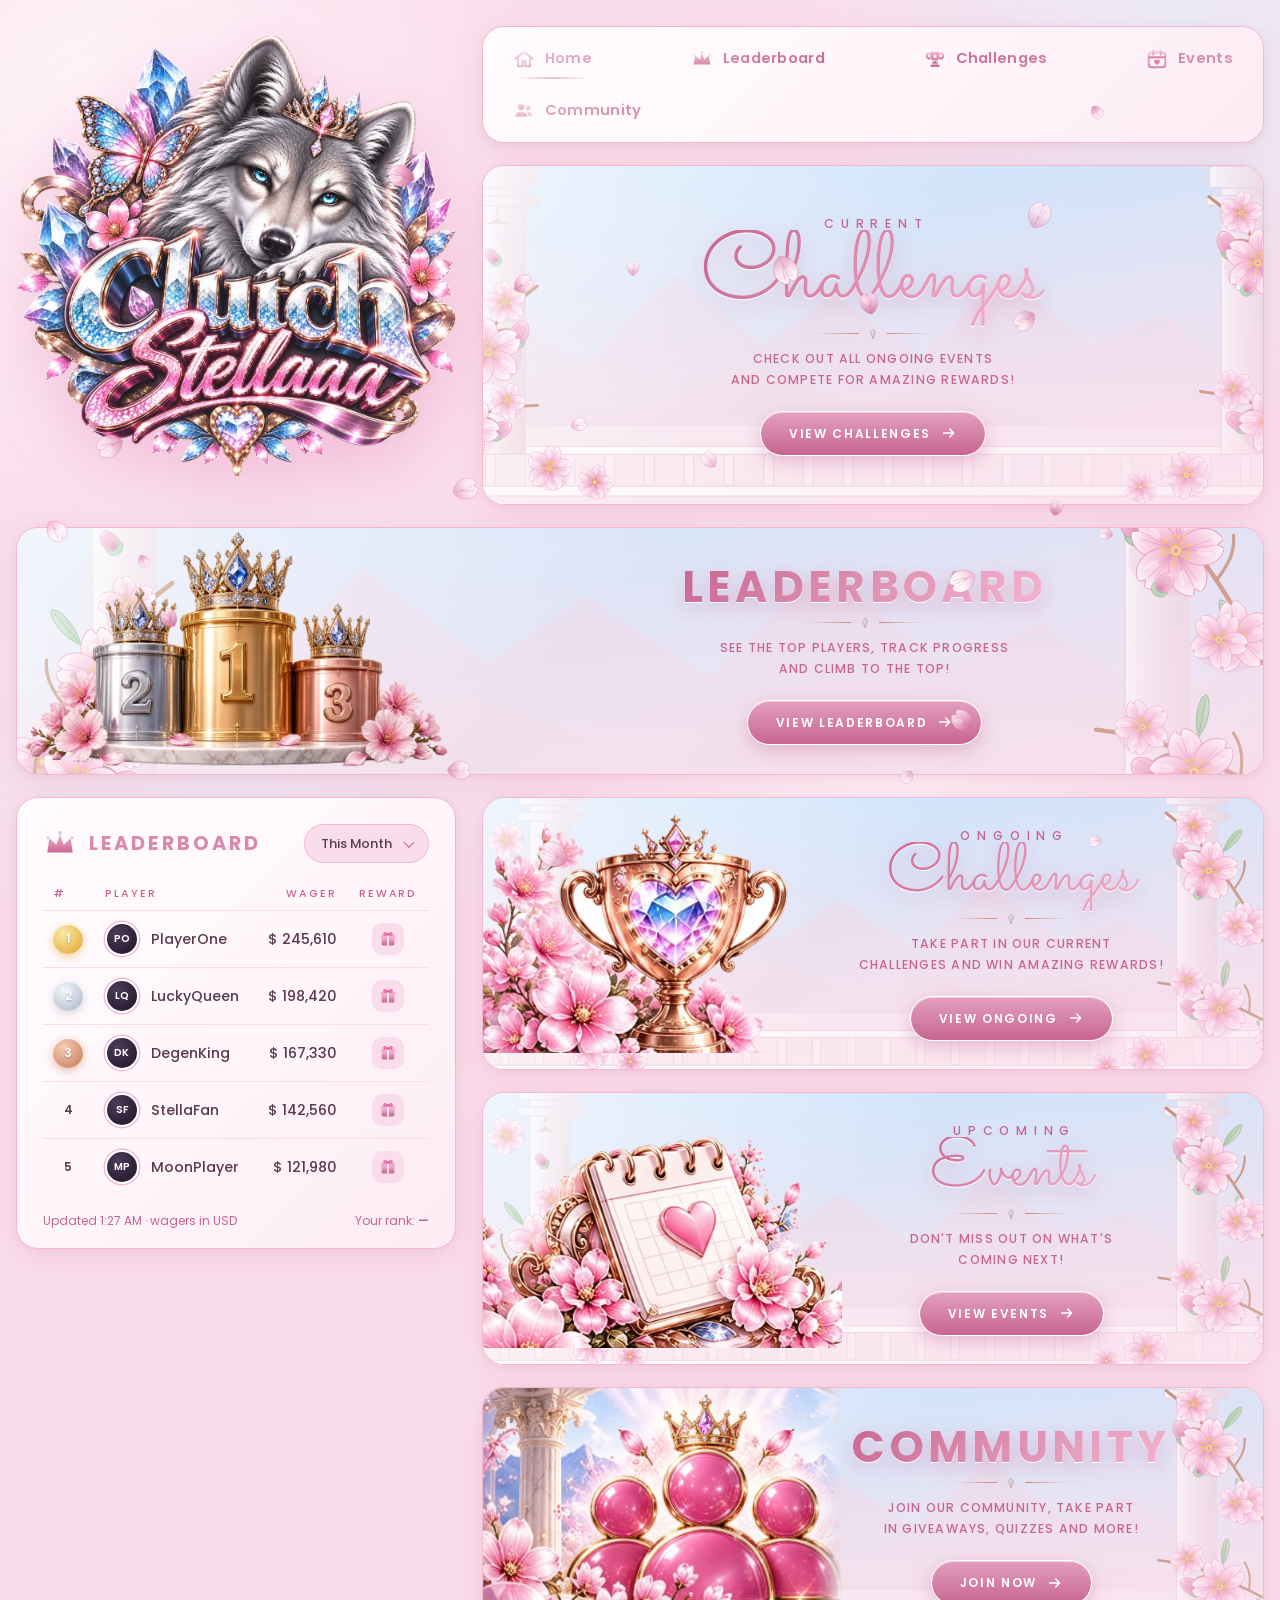
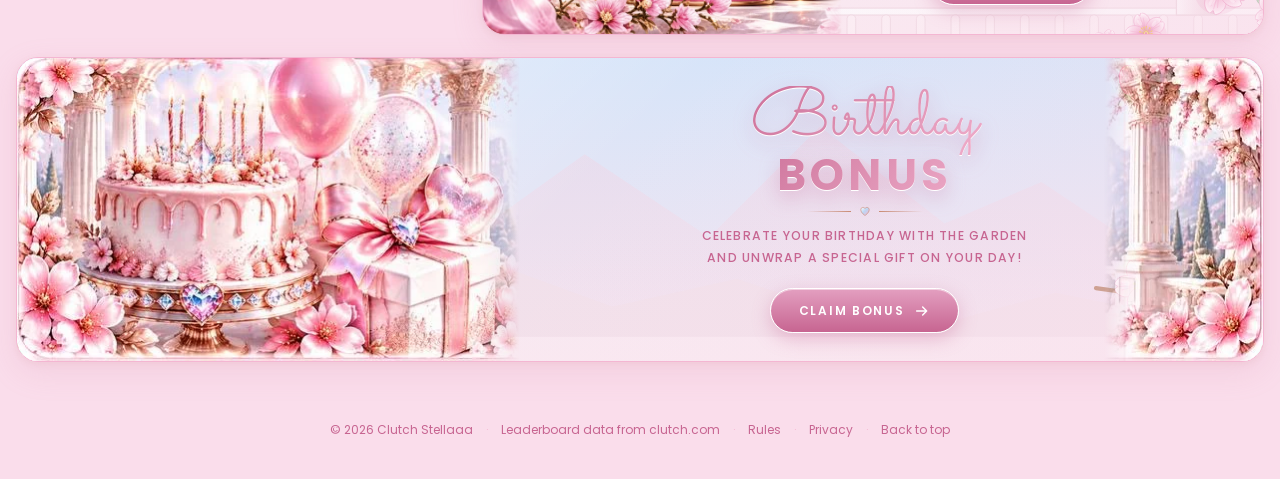
==== commit ecc065c2: "Stellarose: full-size podium art for the Leaderboard strip Client's transparent podium illustration," ====
--- a/projects/stellarose/index.html
+++ b/projects/stellarose/index.html
@@ -550,7 +550,7 @@
     <section class="area-strip card banner strip">
       <div class="scene"><svg><use href="#scene"/></svg></div>
       <img class="edge" src="assets/leaderboard-edge.webp" alt="" onerror="this.remove()">
-      <div class="art"><img class="opaque" src="assets/leaderboard-art.webp" alt="" onload="this.parentNode.classList.add('has-img'); this.closest('.banner').classList.add('has-art')" onerror="this.remove()"><svg><use href="#art-podium"/></svg></div>
+      <div class="art"><img src="assets/leaderboard-art.webp" alt="" onload="this.parentNode.classList.add('has-img'); this.closest('.banner').classList.add('has-art')" onerror="this.remove()"><svg><use href="#art-podium"/></svg></div>
       <div class="banner-copy">
         <div class="display gem-text">Leaderboard</div>
         <div class="ornament"><svg><use href="#i-gem"/></svg></div>
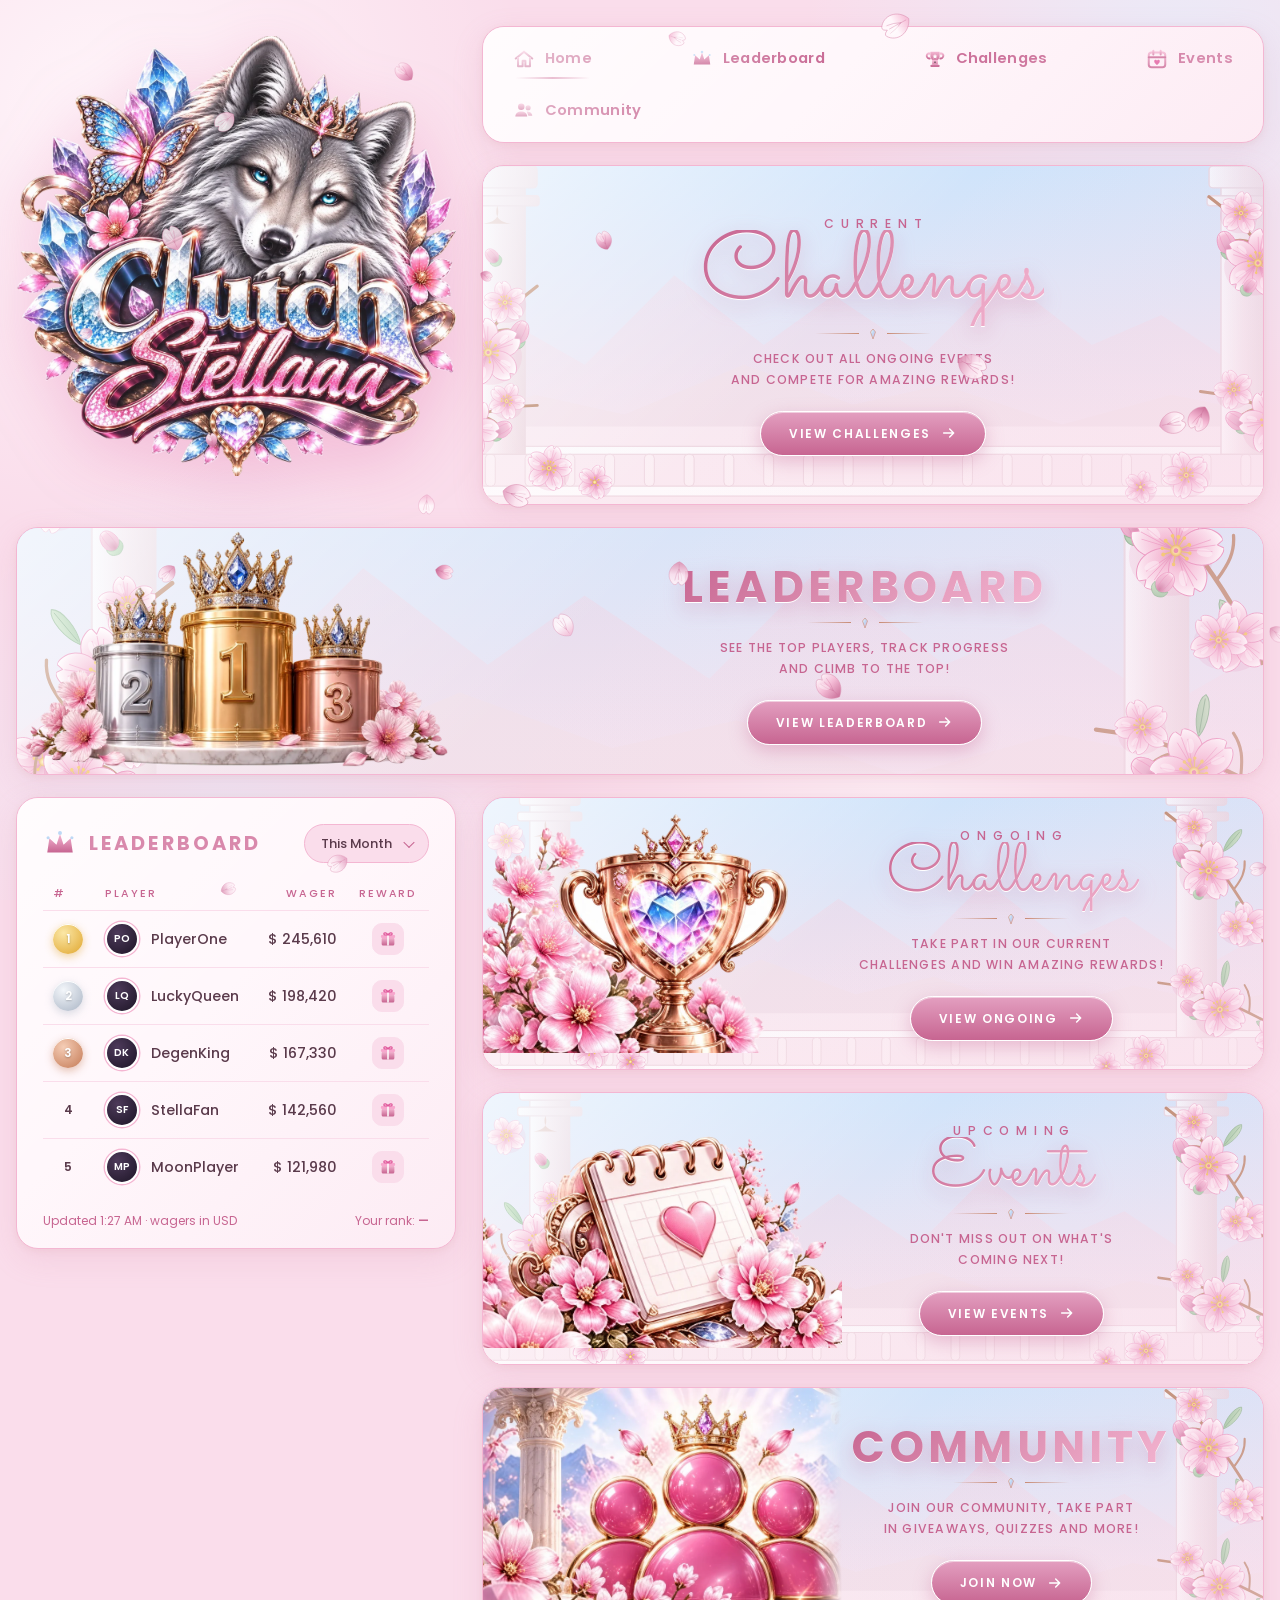
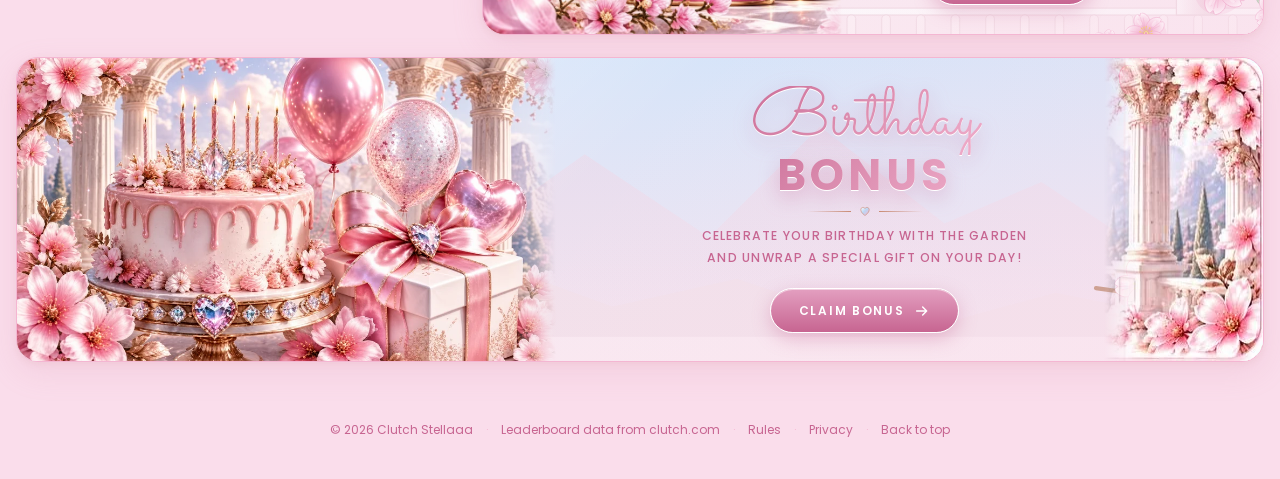
==== commit 6a854b34: "Stellarose: stack strip artwork above the copy on phones Under 760px the strip banners dropped their" ====
--- a/projects/stellarose/index.html
+++ b/projects/stellarose/index.html
@@ -294,8 +294,19 @@
     @media (max-width: 760px) {
       .banner { padding: 32px 22px; }
       .banner.tall { min-height: 0; }
-      .banner.strip { grid-template-columns: 1fr; padding: 24px 22px; }
-      .banner.strip .art { height: 130px; }
+      /* phones: artwork on top, copy underneath, no side-by-side split */
+      .banner.strip, .banner.strip.has-art { grid-template-columns: 1fr; padding: 20px 18px 26px; gap: 12px; }
+      .banner.strip .art { height: auto; }
+      .banner.strip .art.has-img { position: relative; }
+      .banner.strip .art img { position: static; display: block; width: 100%; max-width: 100%; height: 190px;
+        object-fit: contain; object-position: center; margin: 0 auto;
+        -webkit-mask-image: none; mask-image: none; }
+      .banner.strip .art img.opaque { object-fit: cover; height: 170px; border-radius: 14px; }
+      .banner.strip .art svg { height: 130px; }
+      .banner.strip .banner-copy { padding-right: 0; }
+      .banner.strip .script { font-size: clamp(2.8em, 13vw, 4em); }
+      .banner.strip .display { font-size: clamp(1.7em, 8vw, 2.4em); }
+      .banner .edge { display: none; }
       .board { padding: 20px 14px 14px; }
       .board-head { flex-wrap: wrap; }
       thead th:nth-child(4), tbody td:nth-child(4) { display: none; }
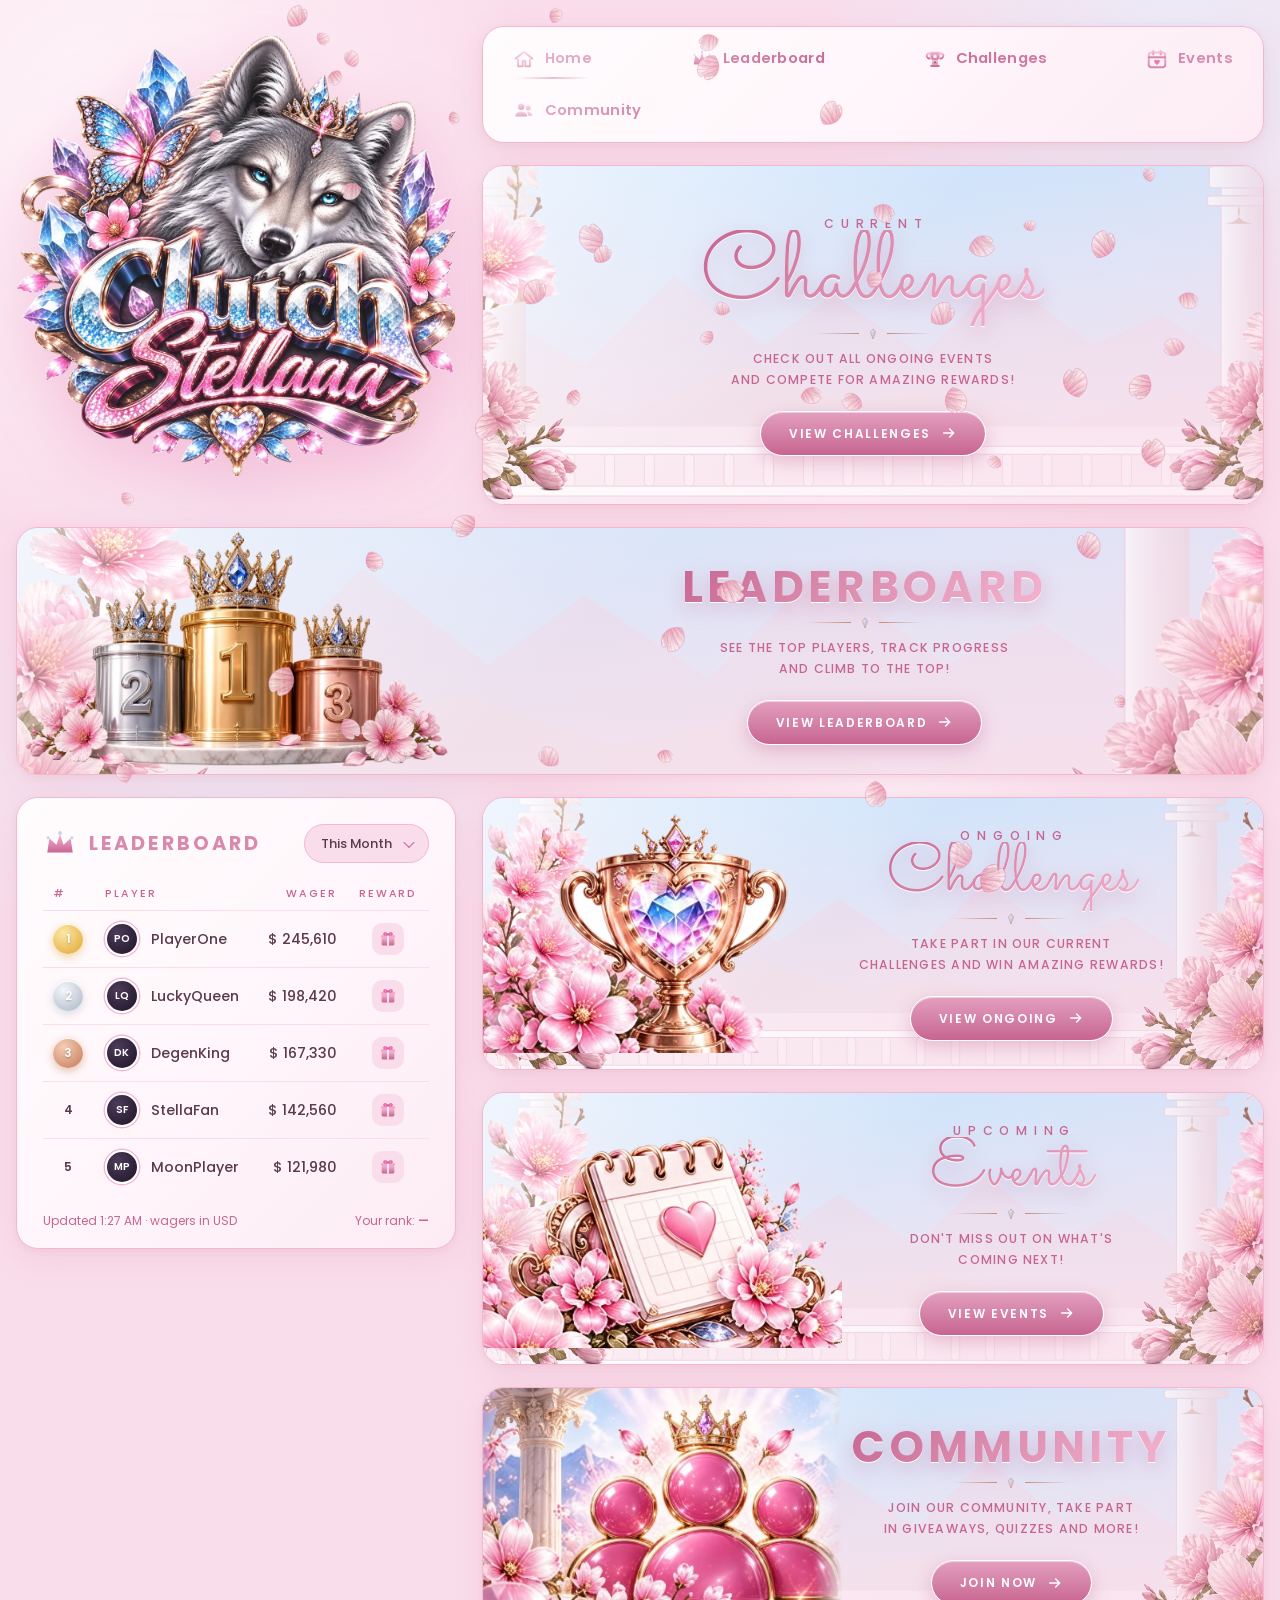
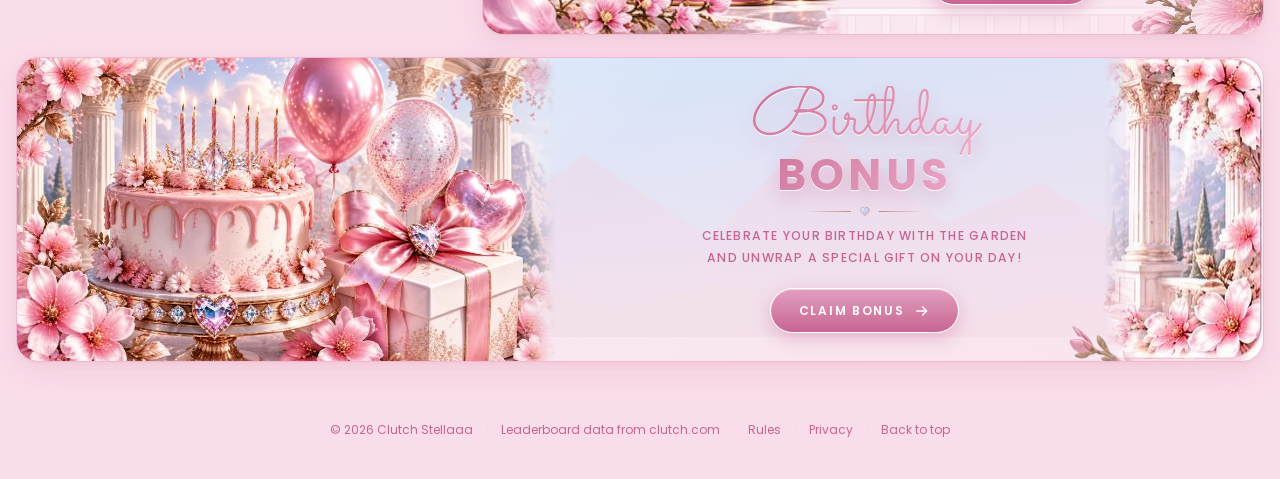
==== commit 0d278dc0: "Stellarose: use her painted blossoms everywhere Replace the drawn vector blossoms on the banner scen" ====
--- a/projects/stellarose/index.html
+++ b/projects/stellarose/index.html
@@ -433,21 +433,11 @@
         </g>
         <g fill="#c98c74" opacity=".5"><path d="M72 40q5 16-14 18h28q-19-2-14-18zM818 40q5 16-14 18h28q-19-2-14-18z"/></g>
         <rect width="900" height="340" fill="url(#g-sky)" opacity=".25"/>
-        <!-- blossom sprigs and clusters on the corners -->
-        <g>
-          <use href="#sprig" x="-20" y="120" width="150" height="150" transform="rotate(-10 55 195)"/>
-          <use href="#sprig" x="-30" y="200" width="130" height="130" transform="rotate(25 35 265)"/>
-          <use href="#blossom" x="100" y="280" width="48" height="48" transform="rotate(15 124 304)"/>
-          <use href="#blossom2" x="150" y="298" width="40" height="40"/>
-          <use href="#blossom" x="4" y="40" width="46" height="46" transform="rotate(-25 27 63)"/>
-          <use href="#bud" x="60" y="80" width="16" height="24" transform="rotate(-40 68 92)"/>
-          <use href="#sprig" x="770" y="30" width="150" height="150" transform="matrix(-1 0 0 1 1690 0) rotate(-10 845 105)"/>
-          <use href="#sprig" x="790" y="190" width="140" height="140" transform="matrix(-1 0 0 1 1720 0) rotate(20 860 260)"/>
-          <use href="#blossom" x="740" y="286" width="50" height="50" transform="rotate(-20 765 311)"/>
-          <use href="#blossom2" x="700" y="304" width="38" height="38"/>
-          <use href="#blossom" x="846" y="140" width="44" height="44" transform="rotate(30 868 162)"/>
-          <use href="#bud" x="820" y="110" width="16" height="24" transform="rotate(40 828 122)"/>
-        </g>
+        <!-- her painted blossoms on the corners (cut from the podium and trophy artwork) -->
+        <image href="assets/blossom-left.webp" x="-16" y="118" width="168" height="222" transform="matrix(-1 0 0 1 136 0)"/>
+        <image href="assets/blossom-branch.webp" x="-6" y="-20" width="130" height="200" preserveAspectRatio="xMinYMin meet" transform="rotate(-12 60 80)"/>
+        <image href="assets/blossom-left.webp" x="748" y="118" width="168" height="222"/>
+        <image href="assets/blossom-branch.webp" x="770" y="-20" width="130" height="200" preserveAspectRatio="xMinYMin meet" transform="matrix(-1 0 0 1 1770 0) rotate(-12 830 80)"/>
       </symbol>
 
       <!-- art: gem trophy (ongoing challenges) -->
@@ -738,6 +728,8 @@
       var W, H, dpr, petals = [];
       var mouse = { x: -9999, y: -9999, vx: 0, vy: 0, lastX: 0, lastY: 0 };
       var COLORS = [['#FADDEB', '#D989AC'], ['#FFF7FB', '#F4B6D2'], ['#F4B6D2', '#C76591'], ['#FBE4EF', '#E39FC0']];
+      // petal sprites cut from the client's artwork; the vector petal below is only a fallback while they load
+      var TEX = new Image(); TEX.src = 'assets/petal-tex.webp';   // a patch of her painted petal
 
       function resize() {
         dpr = Math.min(window.devicePixelRatio || 1, 2);
@@ -765,7 +757,8 @@
           rot: Math.random() * Math.PI * 2,
           spin: (Math.random() - .5) * .03,
           c1: c[0], c2: c[1],
-          alpha: .75 + Math.random() * .25
+          flip: Math.random() < .5,
+          alpha: .8 + Math.random() * .2
         };
       }
 
@@ -775,6 +768,8 @@
         ctx.translate(p.x, p.y);
         ctx.rotate(p.rot);
         ctx.globalAlpha = p.alpha;
+        var tex = TEX.complete && TEX.naturalWidth;
+        if (p.flip) ctx.scale(-1, 1);
         var g = ctx.createLinearGradient(0, r, 0, -r);   // darker at the base, pale at the tip
         g.addColorStop(0, p.c2); g.addColorStop(.55, p.c1); g.addColorStop(1, '#fff6fa');
         ctx.fillStyle = g;
@@ -785,6 +780,7 @@
         ctx.quadraticCurveTo(r * .15, -r * 1.05, 0, -r * .7);
         ctx.quadraticCurveTo(-r * .15, -r * 1.05, -r * .35, -r * .95);
         ctx.bezierCurveTo(-r * 1.05, -r * .5, -r * .95, r * .6, 0, r);
+        if (tex) { ctx.save(); ctx.clip(); ctx.drawImage(TEX, -r * 1.1, -r * 1.1, r * 2.2, r * 2.2); ctx.restore(); ctx.stroke(); ctx.restore(); return; }
         ctx.fill(); ctx.stroke();
         ctx.strokeStyle = 'rgba(199,101,145,.45)'; ctx.lineWidth = Math.max(.4, r * .05);
         ctx.beginPath(); ctx.moveTo(0, r * .8); ctx.lineTo(0, -r * .55);          // centre vein
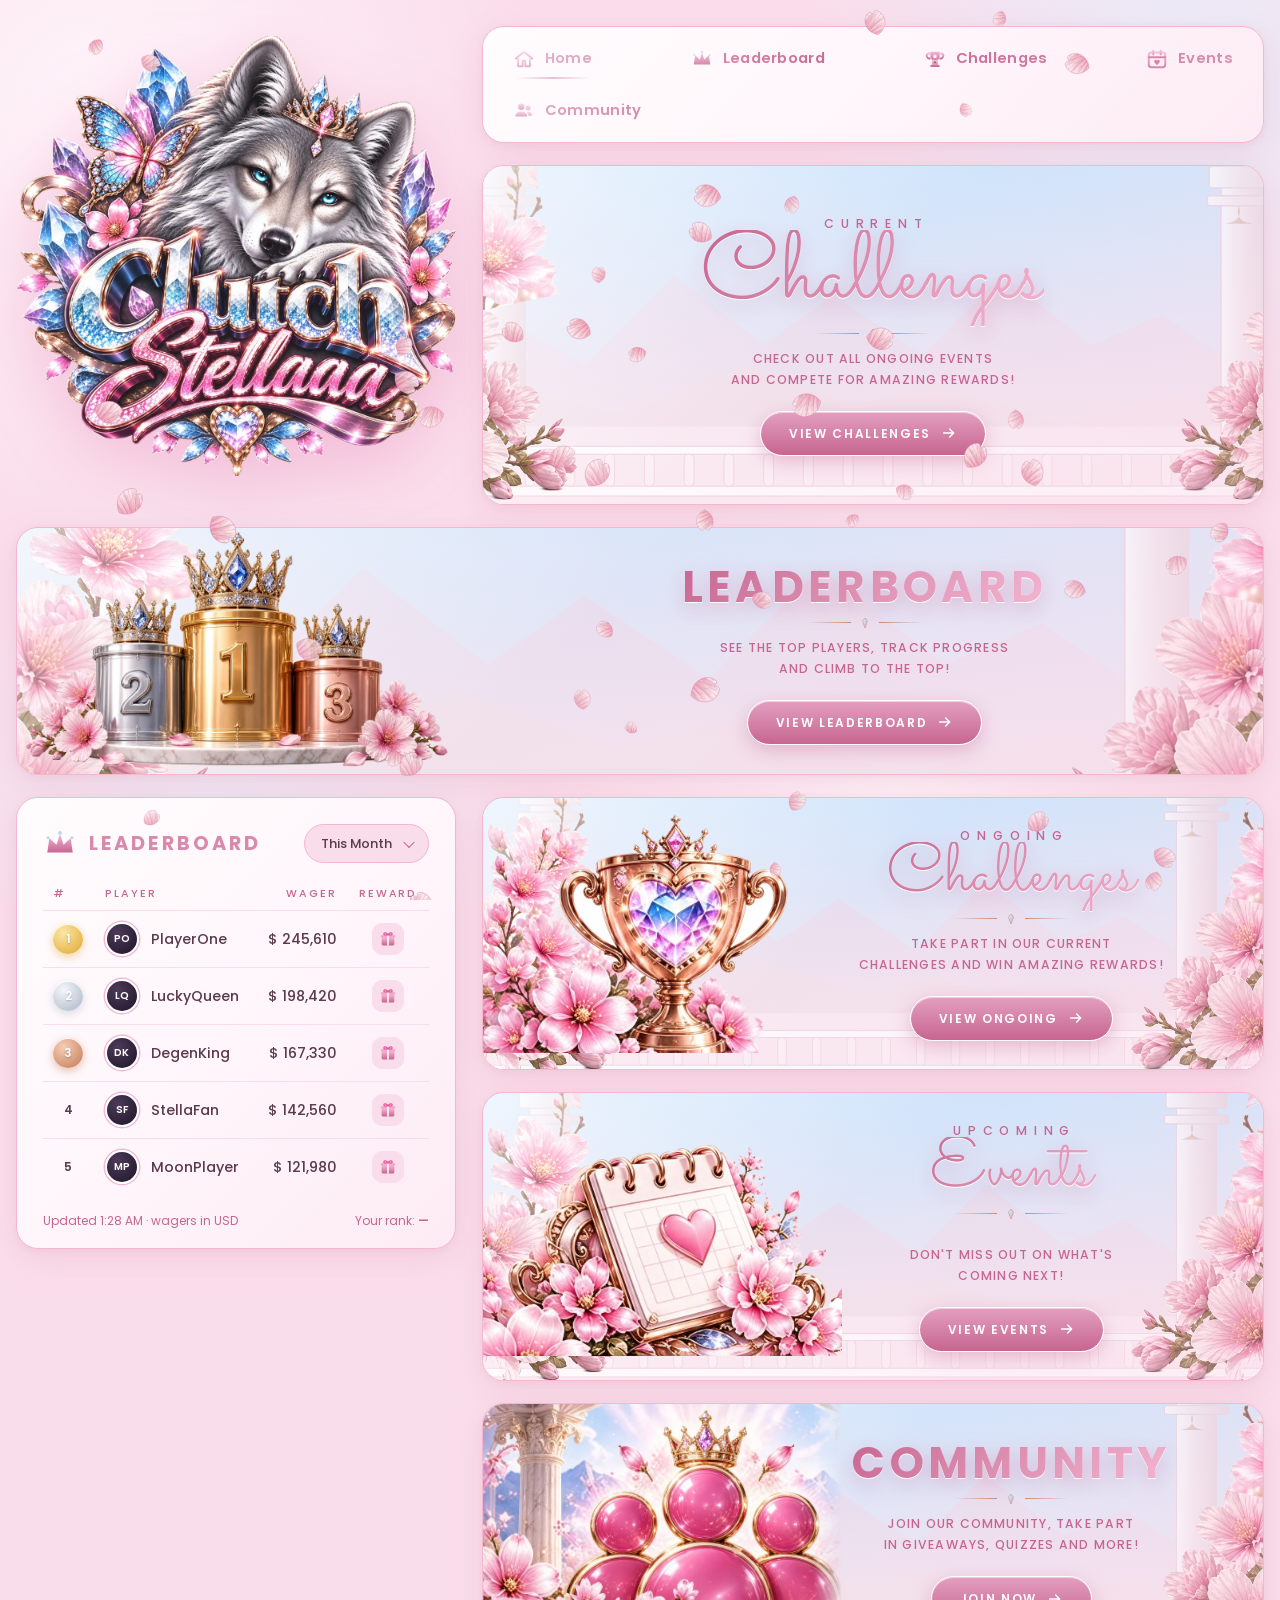
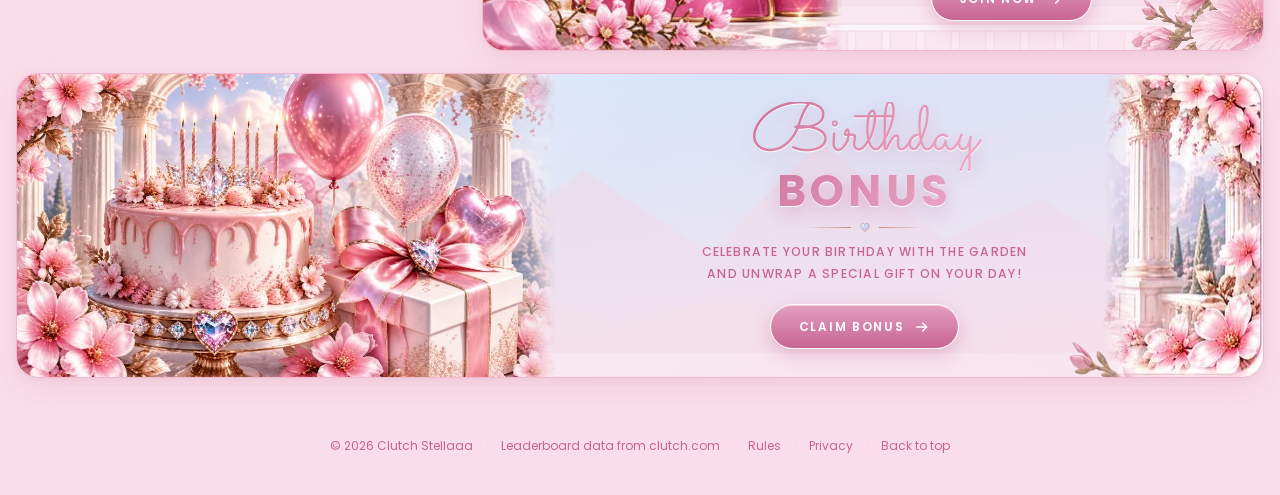
==== commit 70aa928f: "Stellarose: pull upcoming events from a public Google Calendar The Upcoming Events banner fetches th" ====
--- a/projects/stellarose/index.html
+++ b/projects/stellarose/index.html
@@ -280,6 +280,25 @@
     .board-foot .you b { color: var(--pink-deep); font-weight: 600; }
 
     .cards { display: grid; gap: 22px; }
+
+    /* ---------- upcoming events pulled from Google Calendar ---------- */
+    .events { list-style: none; display: grid; gap: 8px; margin: 4px 0 16px; text-align: left; }
+    .events a {
+      display: flex; align-items: center; gap: 12px; color: var(--ink);
+      background: rgba(255, 247, 251, .85); border: 1.5px solid var(--pink-light); border-radius: 999px;
+      padding: 5px 16px 5px 5px; transition: box-shadow .25s, transform .25s;
+    }
+    .events a:hover { color: var(--ink); box-shadow: var(--shadow); transform: translateY(-1px); }
+    .events .date {
+      flex: none; width: 46px; height: 46px; border-radius: 50%; display: grid; place-items: center;
+      background: linear-gradient(180deg, #E39FC0, var(--pink-deep)); color: #fff; text-align: center;
+      font-family: var(--font-caps); font-weight: 600; font-size: .6em; line-height: 1.05; letter-spacing: .06em; text-transform: uppercase;
+      border: 1.5px solid #fff; box-shadow: 0 3px 8px rgba(199, 101, 145, .35);
+    }
+    .events .date b { display: block; font-size: 1.55em; font-weight: 700; }
+    .events .title { font-weight: 500; font-size: .92em; line-height: 1.3; min-width: 0; overflow: hidden; text-overflow: ellipsis; white-space: nowrap; }
+    .events .time { margin-left: auto; flex: none; font-family: var(--font-caps); font-size: .7em; letter-spacing: .12em; text-transform: uppercase; color: var(--pink-deep); }
+    @media (max-width: 760px) { .events .time { display: none; } }
 
     /* ---------- footer ---------- */
     footer { text-align: center; padding: 10px 0 40px; font-size: .8em; color: var(--ink-soft); }
@@ -608,8 +627,9 @@
           <div class="eyebrow">Upcoming</div>
           <div class="script gem-text">Events</div>
           <div class="ornament"><svg><use href="#i-gem"/></svg></div>
-          <p>Don't miss out on what's<br>coming next!</p>
-          <a class="btn" href="#">View Events <svg><use href="#i-arrow"/></svg></a>
+          <ul class="events" id="events-list" hidden></ul>
+          <p id="events-copy">Don't miss out on what's<br>coming next!</p>
+          <a class="btn" id="events-link" href="#" target="_blank" rel="noopener">View Events <svg><use href="#i-arrow"/></svg></a>
         </div>
       </article>
 
@@ -718,6 +738,50 @@
     });
 
     document.getElementById('year').textContent = new Date().getFullYear();
+
+    // ---- Upcoming events from Google Calendar ----
+    // 1. In Google Calendar, open the streamer's calendar settings and tick "Make available to public".
+    // 2. Copy its Calendar ID (looks like abc123@group.calendar.google.com) into CALENDAR.id.
+    // 3. In Google Cloud Console enable the Google Calendar API and create an API key restricted to
+    //    this site's domain (HTTP referrer) and to the Calendar API; paste it into CALENDAR.apiKey.
+    var CALENDAR = { id: '', apiKey: '', max: 3 };
+
+    function fmtDate(d) { return { mon: d.toLocaleDateString([], { month: 'short' }), day: d.getDate() }; }
+    function fmtTime(d) { return d.toLocaleTimeString([], { hour: 'numeric', minute: '2-digit' }); }
+
+    // items: [{ title, start: Date, allDay: bool, url }]
+    function renderEvents(items) {
+      var list = document.getElementById('events-list');
+      var copy = document.getElementById('events-copy');
+      if (!items || !items.length) { list.hidden = true; copy.hidden = false; return; }
+      list.innerHTML = items.slice(0, CALENDAR.max).map(function (ev) {
+        var d = fmtDate(ev.start);
+        return '<li><a href="' + (ev.url || '#') + '" target="_blank" rel="noopener">' +
+          '<span class="date">' + d.mon + '<b>' + d.day + '</b></span>' +
+          '<span class="title">' + ev.title.replace(/[<>&]/g, function (c) { return { '<': '&lt;', '>': '&gt;', '&': '&amp;' }[c]; }) + '</span>' +
+          '<span class="time">' + (ev.allDay ? 'All day' : fmtTime(ev.start)) + '</span></a></li>';
+      }).join('');
+      list.hidden = false;
+      copy.hidden = true;
+    }
+    window.renderEvents = renderEvents;
+
+    function loadEvents() {
+      if (!CALENDAR.id || !CALENDAR.apiKey) return;
+      var link = document.getElementById('events-link');
+      link.href = 'https://calendar.google.com/calendar/embed?src=' + encodeURIComponent(CALENDAR.id);
+      var url = 'https://www.googleapis.com/calendar/v3/calendars/' + encodeURIComponent(CALENDAR.id) + '/events' +
+        '?key=' + encodeURIComponent(CALENDAR.apiKey) + '&singleEvents=true&orderBy=startTime' +
+        '&maxResults=' + CALENDAR.max + '&timeMin=' + encodeURIComponent(new Date().toISOString());
+      fetch(url).then(function (r) { return r.ok ? r.json() : Promise.reject(r.status); }).then(function (data) {
+        renderEvents((data.items || []).map(function (ev) {
+          var allDay = !ev.start.dateTime;
+          return { title: ev.summary || 'Stream', allDay: allDay, url: ev.htmlLink,
+                   start: allDay ? new Date(ev.start.date + 'T00:00:00') : new Date(ev.start.dateTime) };
+        }));
+      }).catch(function () { /* keep the static copy if the calendar can't be reached */ });
+    }
+    loadEvents();
 
     // ---- Falling sakura petals: drift down like slow snow, swirl away from the cursor, burst on click ----
     (function () {
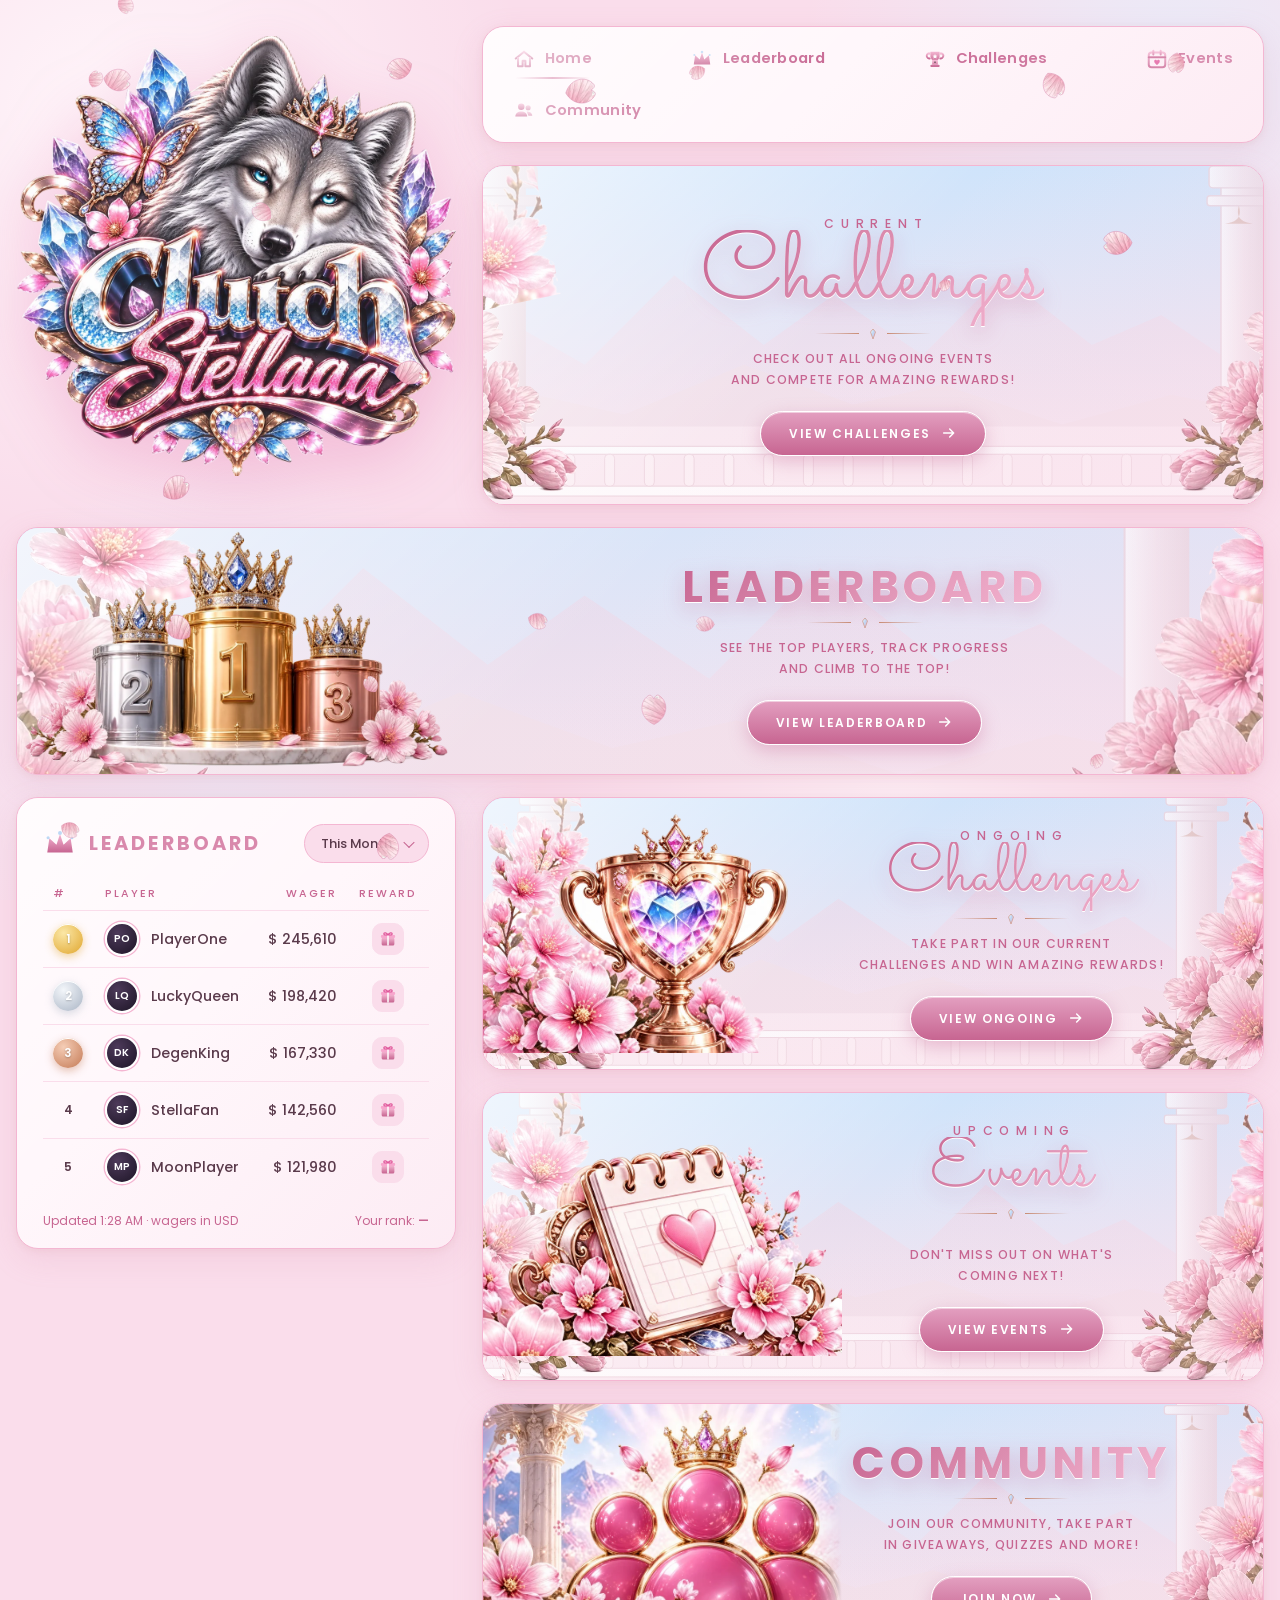
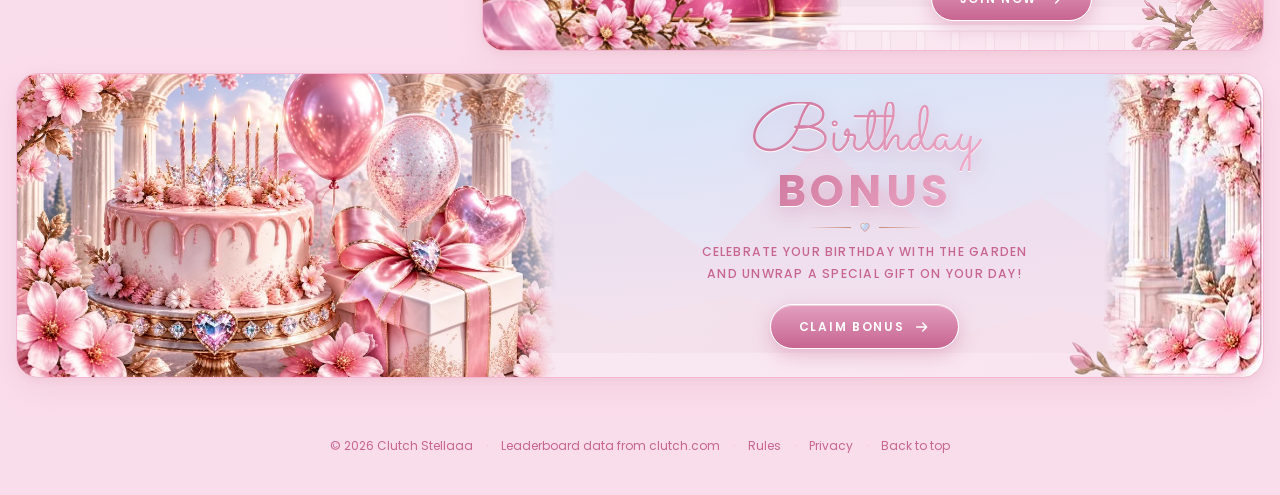
==== commit 9707a1aa: "Stellarose: glowing hover on pill buttons; buttons read URLs from one LINKS config - Pill buttons no" ====
--- a/projects/stellarose/index.html
+++ b/projects/stellarose/index.html
@@ -132,9 +132,21 @@
       border: 1.5px solid #fff; border-radius: 999px; padding: 12px 28px;
       box-shadow: 0 6px 18px rgba(199, 101, 145, .35), inset 0 1px 0 rgba(255,255,255,.5);
       cursor: pointer; transition: transform .25s, box-shadow .25s, filter .25s; white-space: nowrap;
+      position: relative; overflow: hidden;
+    }
+    .btn::after { /* light sweep that crosses the pill on hover */
+      content: ''; position: absolute; top: 0; bottom: 0; left: -60%; width: 40%;
+      background: linear-gradient(100deg, rgba(255,255,255,0), rgba(255,255,255,.55), rgba(255,255,255,0));
+      transform: skewX(-20deg); pointer-events: none;
     }
     .btn:hover { color: #fff; transform: translateY(-2px); filter: brightness(1.06);
-      box-shadow: 0 10px 24px rgba(199, 101, 145, .45), inset 0 1px 0 rgba(255,255,255,.5); }
+      animation: btn-glow 1.5s ease-in-out infinite; }
+    .btn:hover::after { animation: btn-sweep .9s ease-out; }
+    @keyframes btn-glow {
+      0%, 100% { box-shadow: 0 8px 20px rgba(199, 101, 145, .45), 0 0 10px rgba(244, 182, 210, .6), 0 0 0 0 rgba(244, 182, 210, .55), inset 0 1px 0 rgba(255,255,255,.5); }
+      50%      { box-shadow: 0 10px 26px rgba(199, 101, 145, .55), 0 0 26px rgba(244, 182, 210, .95), 0 0 0 6px rgba(244, 182, 210, 0), inset 0 1px 0 rgba(255,255,255,.7); }
+    }
+    @keyframes btn-sweep { from { left: -60%; } to { left: 120%; } }
     .btn svg { width: 16px; height: 16px; }
 
     /* ---------- hero logo ---------- */
@@ -334,7 +346,7 @@
       .nav .links.open { display: flex; }
       .menu-toggle { display: inline-grid; place-items: center; }
     }
-    @media (prefers-reduced-motion: reduce) { #petals { display: none; } }
+    @media (prefers-reduced-motion: reduce) { #petals { display: none; } .btn:hover, .btn:hover::after { animation: none; } }
   </style>
 </head>
 
@@ -548,7 +560,7 @@
         <a href="#leaderboard"><svg><use href="#i-crown"/></svg>Leaderboard</a>
         <a href="#challenges"><svg><use href="#i-trophy"/></svg>Challenges</a>
         <a href="#events"><svg><use href="#i-calendar"/></svg>Events</a>
-        <a href="#community"><svg><use href="#i-users"/></svg>Community</a>
+        <a href="#community" data-link="community"><svg><use href="#i-users"/></svg>Community</a>
       </div>
     </nav>
 
@@ -562,7 +574,7 @@
         <div class="script gem-text">Challenges</div>
         <div class="ornament"><svg><use href="#i-gem"/></svg></div>
         <p>Check out all ongoing events<br>and compete for amazing rewards!</p>
-        <a class="btn" href="#">View Challenges <svg><use href="#i-arrow"/></svg></a>
+        <a class="btn" href="#" data-link="challenges">View Challenges <svg><use href="#i-arrow"/></svg></a>
       </div>
     </section>
 
@@ -615,7 +627,7 @@
           <div class="script gem-text">Challenges</div>
           <div class="ornament"><svg><use href="#i-gem"/></svg></div>
           <p>Take part in our current<br>challenges and win amazing rewards!</p>
-          <a class="btn" href="#challenges">View Ongoing <svg><use href="#i-arrow"/></svg></a>
+          <a class="btn" href="#challenges" data-link="challenges">View Ongoing <svg><use href="#i-arrow"/></svg></a>
         </div>
       </article>
 
@@ -641,7 +653,7 @@
           <div class="display gem-text">Community</div>
           <div class="ornament"><svg><use href="#i-gem"/></svg></div>
           <p>Join our community, take part<br>in giveaways, quizzes and more!</p>
-          <a class="btn" href="#">Join Now <svg><use href="#i-arrow"/></svg></a>
+          <a class="btn" href="#" data-link="community">Join Now <svg><use href="#i-arrow"/></svg></a>
         </div>
       </article>
     </section>
@@ -656,7 +668,7 @@
         <div class="display gem-text" style="margin-top:-10px">Bonus</div>
         <div class="ornament"><svg><use href="#i-heart-gem"/></svg></div>
         <p>Celebrate your birthday with the garden<br>and unwrap a special gift on your day!</p>
-        <a class="btn" href="#">Claim Bonus <svg><use href="#i-arrow"/></svg></a>
+        <a class="btn" href="#" data-link="bonus">Claim Bonus <svg><use href="#i-arrow"/></svg></a>
       </div>
     </section>
   </main>
@@ -670,6 +682,17 @@
   </footer>
 
   <script>
+    // ---- Outbound links: paste the real URLs here and every matching button and nav item picks them up. ----
+    var LINKS = {
+      community: '',   // her Discord or Telegram invite, e.g. 'https://discord.gg/xxxxx'
+      challenges: '',  // where challenges live (clutch.com page), or leave empty to stay on this page
+      bonus: ''        // where the birthday bonus is claimed
+    };
+    document.querySelectorAll('[data-link]').forEach(function (a) {
+      var url = LINKS[a.getAttribute('data-link')];
+      if (url) { a.href = url; a.target = '_blank'; a.rel = 'noopener'; }
+    });
+
     // ---- Sample leaderboard data. Replace with a fetch() to the clutch.com leaderboard feed. ----
     var DATA = {
       month: [
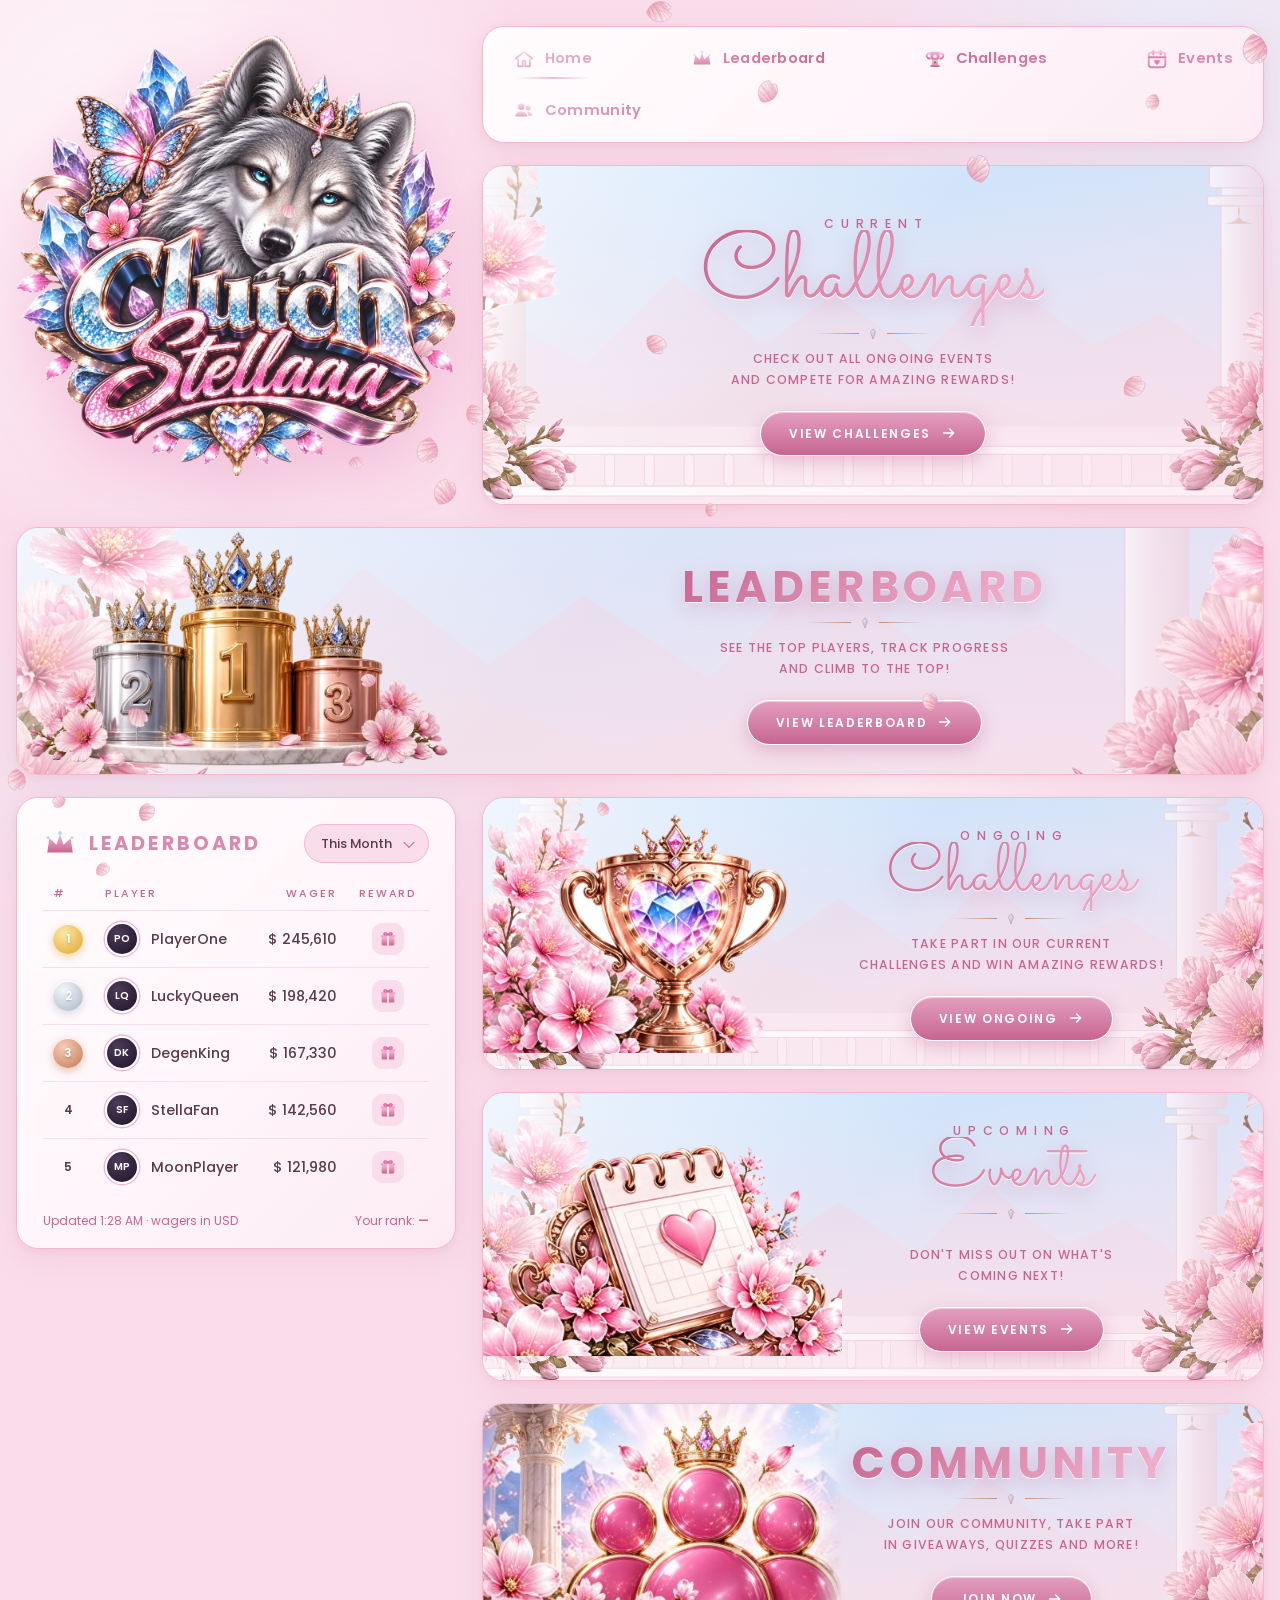
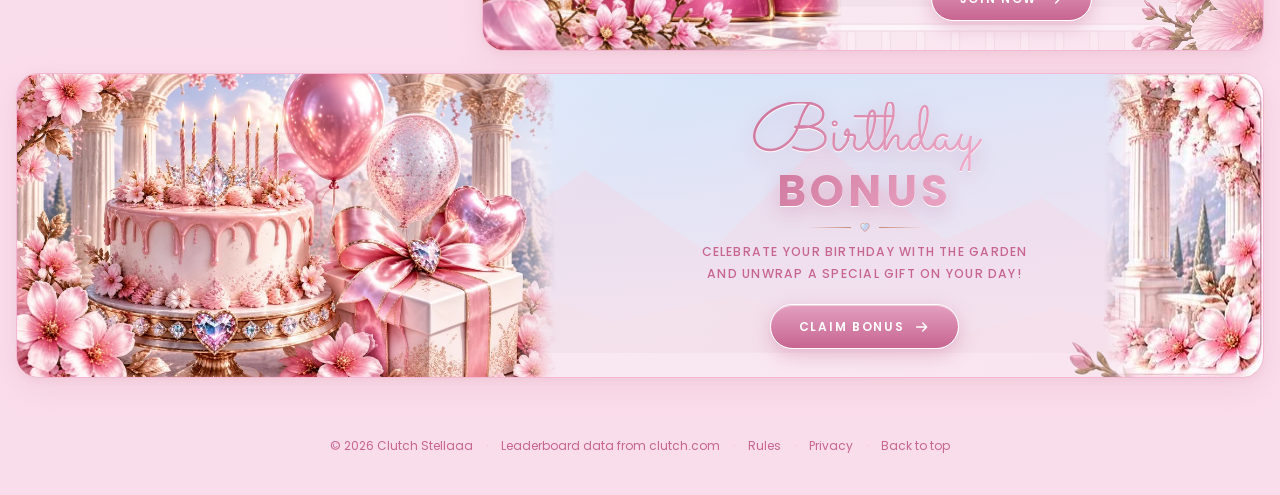
==== commit 427218e3: "Stellarose: point Community and Join Now at the Telegram invite Co-Authored-By: Claude Fable 5.1 <no" ====
--- a/projects/stellarose/index.html
+++ b/projects/stellarose/index.html
@@ -684,7 +684,7 @@
   <script>
     // ---- Outbound links: paste the real URLs here and every matching button and nav item picks them up. ----
     var LINKS = {
-      community: '',   // her Discord or Telegram invite, e.g. 'https://discord.gg/xxxxx'
+      community: 'https://t.me/+DoWJ-fc2EXxhMGY0',   // her Telegram community
       challenges: '',  // where challenges live (clutch.com page), or leave empty to stay on this page
       bonus: ''        // where the birthday bonus is claimed
     };
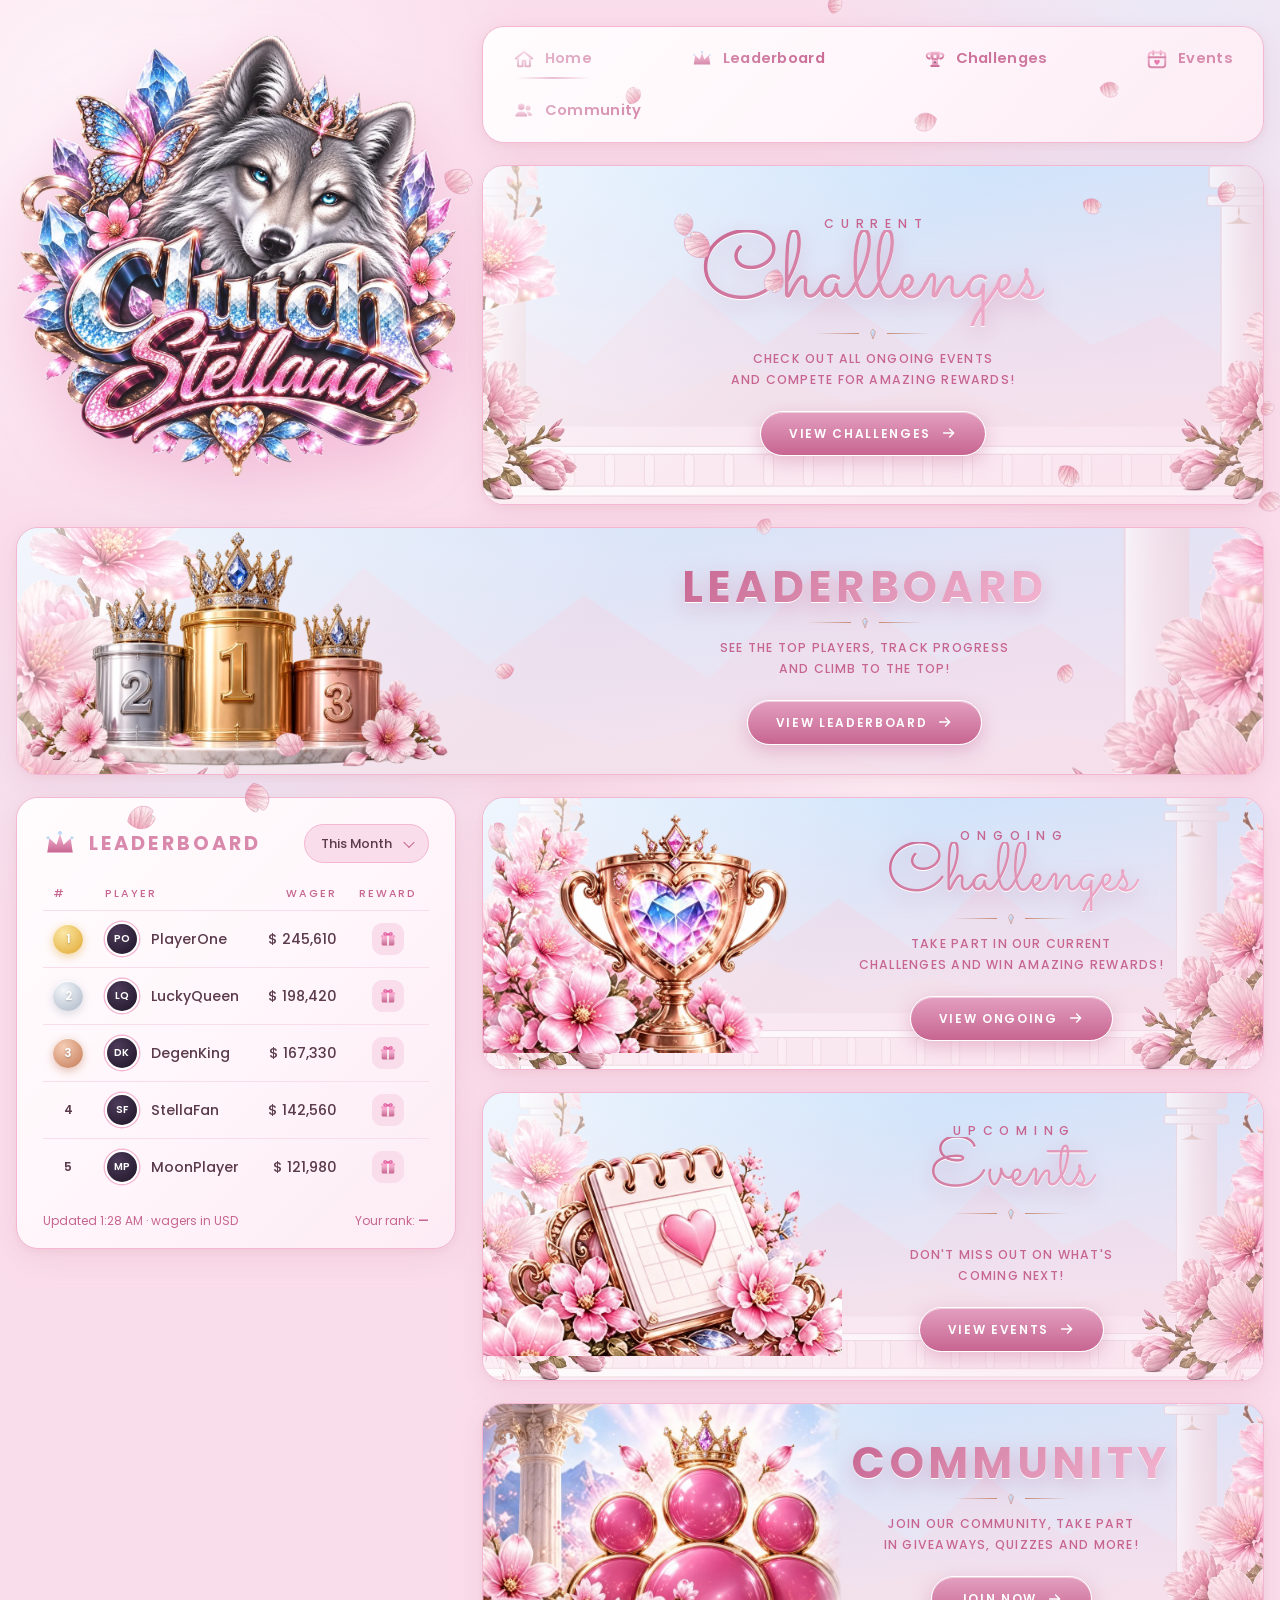
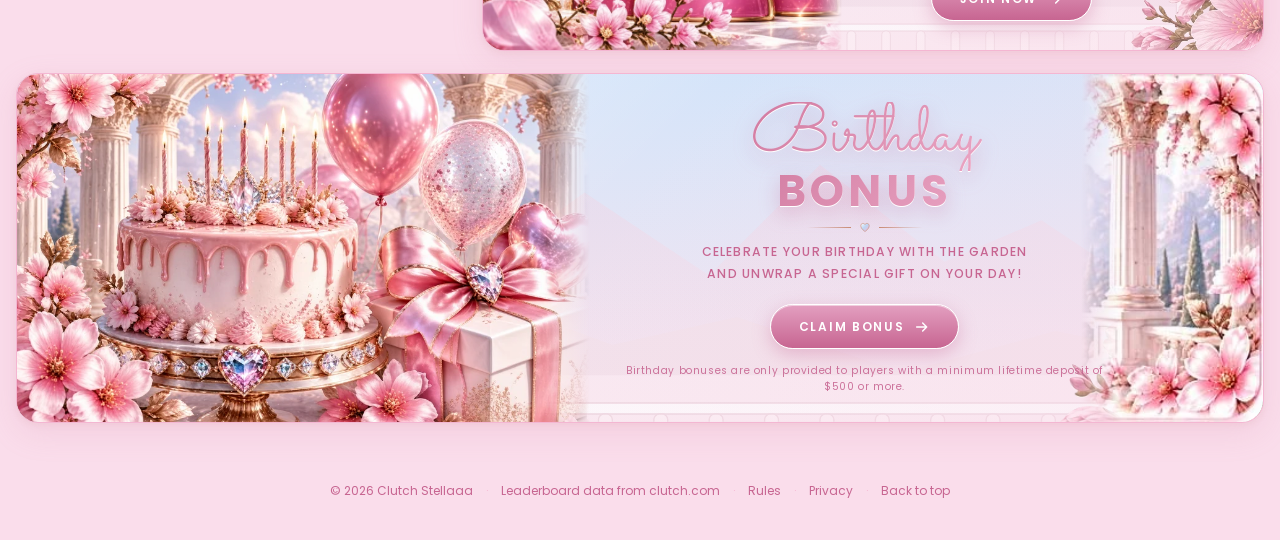
==== commit 144a335b: "Stellarose: state the $500 minimum lifetime deposit for birthday bonuses Co-Authored-By: Claude Fabl" ====
--- a/projects/stellarose/index.html
+++ b/projects/stellarose/index.html
@@ -219,6 +219,7 @@
     .banner p { font-family: var(--font-caps); font-weight: 500; letter-spacing: .1em; text-transform: uppercase;
       font-size: .82em; color: var(--pink-deep); line-height: 1.75; margin-bottom: 20px; }
     .banner.tall { min-height: 340px; }
+    .banner .terms { margin: 14px 0 0; font-size: .68em; letter-spacing: .06em; text-transform: none; font-weight: 400; color: var(--pink-deep); opacity: .9; line-height: 1.5; }
 
     /* strip banners: illustration left, copy right */
     .banner.strip { grid-template-columns: 250px 1fr; gap: 24px; padding: 28px 40px 28px 28px; min-height: 230px; }
@@ -669,6 +670,7 @@
         <div class="ornament"><svg><use href="#i-heart-gem"/></svg></div>
         <p>Celebrate your birthday with the garden<br>and unwrap a special gift on your day!</p>
         <a class="btn" href="#" data-link="bonus">Claim Bonus <svg><use href="#i-arrow"/></svg></a>
+        <p class="terms">Birthday bonuses are only provided to players with a minimum lifetime deposit of $500 or more.</p>
       </div>
     </section>
   </main>
